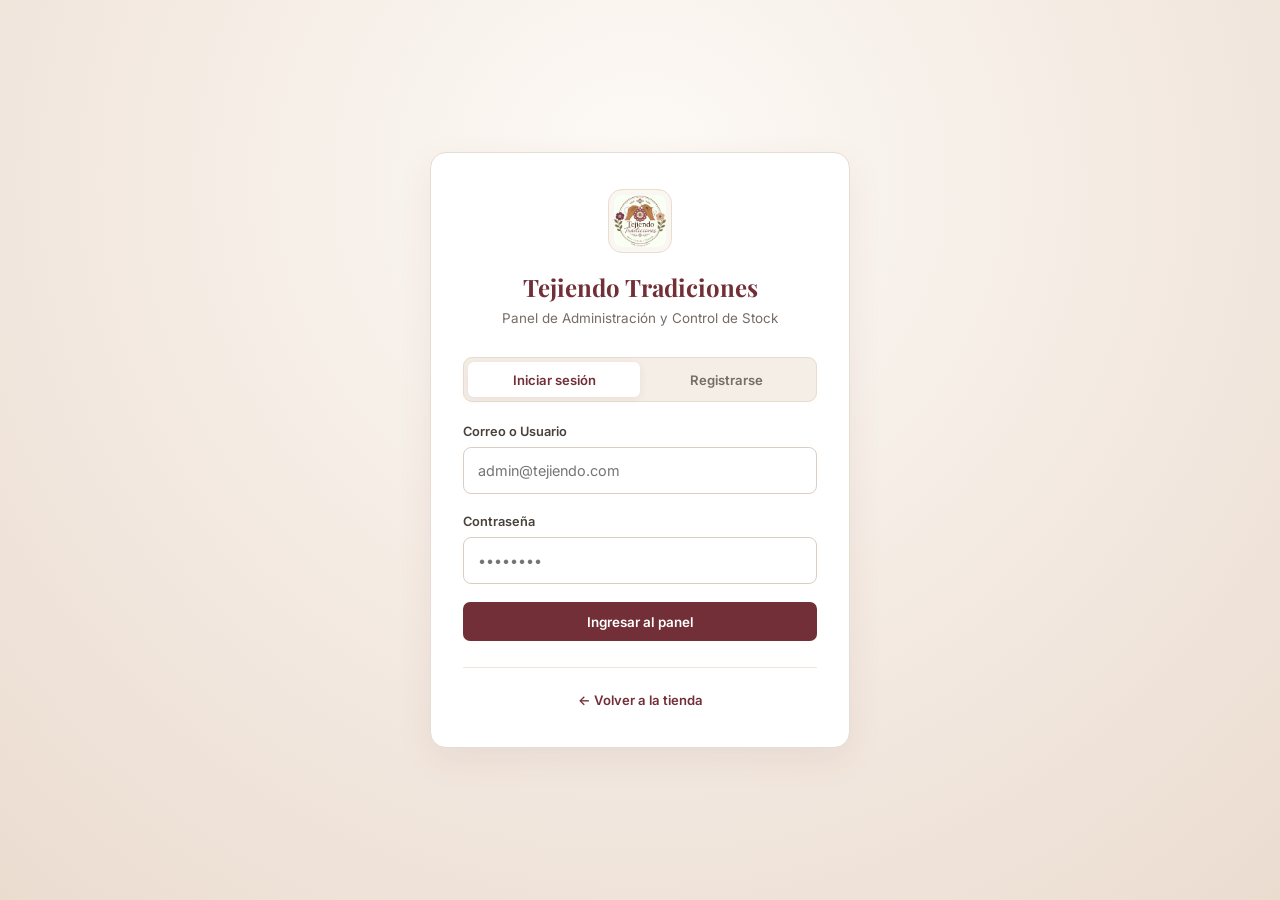
==== admin.html @ eb836dff "Panel admin con Supabase y Vercel" ====
<!DOCTYPE html>
<html lang="es">
<head>
  <meta charset="UTF-8">
  <meta name="viewport" content="width=device-width, initial-scale=1.0">
  <title>Admin · Tejiendo Tradiciones</title>
  <link rel="stylesheet" href="styles.css">
  <link rel="preconnect" href="https://fonts.googleapis.com">
  <link rel="preconnect" href="https://fonts.gstatic.com" crossorigin>
  <link href="https://fonts.googleapis.com/css2?family=Playfair+Display:wght@600;700&family=Inter:wght@400;500;600;700&display=swap" rel="stylesheet">
  <link rel="stylesheet" href="admin.css">
</head>
<body class="admin-page">
  <!-- Pantalla de Login -->
  <section id="adminLoginScreen" class="admin-login-screen">
    <div class="admin-login-card">
      <div class="admin-login-brand">
        <img src="images/logo/logo colectivo.png" alt="Logo Tejiendo Tradiciones">
        <h2>Tejiendo Tradiciones</h2>
        <p>Panel de Administración y Control de Stock</p>
      </div>

      <!-- Pestañas de acceso -->
      <div class="auth-tabs">
        <button type="button" class="auth-tab active" id="tabLoginBtn">Iniciar sesión</button>
        <button type="button" class="auth-tab" id="tabRegisterBtn">Registrarse</button>
      </div>

      <!-- Formulario Login -->
      <form id="loginForm" class="admin-login-form">
        <div id="loginError" class="admin-login-error" hidden></div>
        <div class="form-group">
          <label for="loginEmail">Correo o Usuario</label>
          <input type="text" id="loginEmail" placeholder="admin@tejiendo.com" required autocomplete="username">
        </div>
        <div class="form-group">
          <label for="loginPassword">Contraseña</label>
          <input type="password" id="loginPassword" placeholder="••••••••" required autocomplete="current-password">
        </div>
        <button type="submit" class="admin-button full-width" id="loginSubmitBtn">Ingresar al panel</button>
      </form>

      <!-- Formulario Registro -->
      <form id="registerForm" class="admin-login-form" hidden>
        <div id="registerMsg" class="admin-login-error" hidden></div>
        <div class="form-group">
          <label for="regName">Nombre completo</label>
          <input type="text" id="regName" placeholder="Tu nombre" required autocomplete="name">
        </div>
        <div class="form-group">
          <label for="regEmail">Correo electrónico</label>
          <input type="email" id="regEmail" placeholder="nuevo.admin@tejiendo.com" required autocomplete="email">
        </div>
        <div class="form-group">
          <label for="regPassword">Contraseña</label>
          <input type="password" id="regPassword" placeholder="Mínimo 6 caracteres" minlength="6" required autocomplete="new-password">
        </div>
        <div class="form-group">
          <label for="regConfirmPassword">Confirmar contraseña</label>
          <input type="password" id="regConfirmPassword" placeholder="Repite tu contraseña" minlength="6" required autocomplete="new-password">
        </div>
        <button type="submit" class="admin-button full-width" id="registerSubmitBtn">Crear cuenta de admin</button>
      </form>

      <div class="admin-login-footer">
        <a class="admin-link" href="index.html">← Volver a la tienda</a>
      </div>
    </div>
  </section>

  <!-- Panel de Control Principal (Protegido por login) -->
  <main class="admin-shell" id="adminDashboard" hidden>
    <header class="admin-topbar">
      <div class="admin-brand">
        <img src="images/logo/logo colectivo.png" alt="Logo Tejiendo Tradiciones">
        <span>Tejiendo Tradiciones · Admin</span>
      </div>
      <div class="admin-topbar-actions">
        <a class="admin-link" href="index.html">Ver tienda</a>
        <button class="admin-button secondary small" id="adminLogoutBtn" type="button">Cerrar sesión</button>
      </div>
    </header>

    <section class="admin-heading">
      <span class="admin-kicker">Panel de administración</span>
      <h1>Control del Inventario</h1>
      <p>Administración de productos, disponibilidad y existencias.</p>
    </section>

    <section class="admin-stats" aria-label="Resumen del inventario">
      <div class="admin-stat"><span>Productos</span><strong id="totalProducts">0</strong></div>
      <div class="admin-stat"><span>Disponibles</span><strong id="availableProducts">0</strong></div>
      <div class="admin-stat"><span>Unidades en stock</span><strong id="totalStock">0</strong></div>
      <div class="admin-stat alert"><span>Por reponer</span><strong id="lowStock">0</strong></div>
    </section>

    <section class="admin-toolbar" aria-label="Herramientas de productos">
      <input class="admin-search" id="productSearch" type="search" placeholder="Buscar por nombre o código...">
      <select id="categoryFilter" aria-label="Filtrar por categoría">
        <option value="Todos">Todas las categorías</option>
        <option>Aretes</option>
        <option>Blusa</option>
        <option>Cenefa</option>
      </select>
      <button class="admin-button" id="newProduct" type="button">＋ Nuevo producto</button>
    </section>

    <form class="admin-card admin-form" id="productForm" hidden>
      <div class="admin-form-title">
        <h2 id="formTitle">Nuevo producto</h2>
        <button class="admin-button secondary" id="cancelForm" type="button">Cancelar</button>
      </div>
      <input id="editId" type="hidden">
      <label>Nombre<input id="name" required></label>
      <label>Código<input id="code" placeholder="AR-013" required></label>
      <label>Categoría
        <select id="category">
          <option>Aretes</option>
          <option>Blusa</option>
          <option>Cenefa</option>
        </select>
      </label>
      <label>Precio (MXN)<input id="price" type="number" min="0" required></label>
      <label>Stock inicial<input id="stock" type="number" min="0" required></label>
      <div style="grid-column: 1 / -1; display: flex; flex-direction: column; gap: 0.35rem;">
        <label for="imageFile" style="font-weight: 600; font-size: 0.78rem; color: #5f574f;">Foto del producto (Seleccionar imagen)</label>
        <input id="imageFile" type="file" accept="image/*">
        <input id="image" type="hidden">
        <div id="imagePreviewContainer" style="display: none; align-items: center; gap: 0.75rem; margin-top: 0.4rem;">
          <img id="imagePreview" src="" alt="Vista previa" style="width: 60px; height: 60px; object-fit: cover; border-radius: 8px; border: 1px solid #d8cbb9;">
          <span style="font-size: 0.78rem; color: var(--admin-muted);">Foto actual o seleccionada</span>
        </div>
      </div>
      <label class="admin-wide">Descripción<textarea id="description" rows="2" required></textarea></label>
      <button class="admin-button" type="submit" id="saveProductBtn" style="grid-column: 1 / -1;">Guardar producto</button>
    </form>

    <section class="admin-card admin-table-wrap">
      <table class="admin-table">
        <thead>
          <tr>
            <th>Producto</th>
            <th>Categoría</th>
            <th>Precio</th>
            <th>Inventario</th>
            <th>Estado</th>
            <th>Acciones</th>
          </tr>
        </thead>
        <tbody id="productRows"></tbody>
      </table>
      <div class="admin-empty" id="emptyState" hidden>No hay productos que coincidan con la búsqueda.</div>
    </section>
  </main>

  <!-- Supabase SDK y Cliente -->
  <script src="https://cdn.jsdelivr.net/npm/@supabase/supabase-js@2"></script>
  <script src="supabaseClient.js"></script>
  <script src="admin.js" defer></script>
</body>
</html>
---- styles.css ----
* {
      margin: 0;
      padding: 0;
      box-sizing: border-box;
    }
    body {
      font-family: 'Inter', sans-serif;
      background-color: #FDFBF7;
      color: #2C2C2C;
      line-height: 1.5;
      scroll-behavior: smooth;
    }
    h1, h2, h3, h4, .title-font {
      font-family: 'Playfair Display', serif;
      font-weight: 600;
    }
    .container {
      max-width: 1440px;
      margin: 0 auto;
      padding: 0 1.5rem;
    }
    /* paleta */
    :root {
      --vino: #722F37;
      --beige: #F5F5DC;
      --oliva: #556B2F;
      --blanco: #FFFFFF;
      --sombra: rgba(114, 47, 55, 0.08);
    }
    .bg-vino { background-color: var(--vino); }
    .text-vino { color: var(--vino); }
    .bg-oliva { background-color: var(--oliva); }
    .text-oliva { color: var(--oliva); }
    .border-vino { border-color: var(--vino); }

    /* botones */
    .btn-primary {
      background-color: var(--vino);
      color: white;
      border: none;
      padding: 0.75rem 2rem;
      font-weight: 500;
      border-radius: 40px;
      transition: all 0.2s ease;
      cursor: pointer;
      font-family: 'Inter', sans-serif;
      box-shadow: 0 4px 10px rgba(114,47,55,0.2);
    }
    .btn-primary:hover {
      background-color: #5a1f28;
      transform: scale(1.02);
      box-shadow: 0 6px 14px rgba(114,47,55,0.3);
    }
    .btn-outline-vino {
      background: transparent;
      border: 1.5px solid var(--vino);
      color: var(--vino);
      padding: 0.4rem 1rem;
      border-radius: 40px;
      font-weight: 500;
      transition: all 0.15s;
      cursor: pointer;
      font-family: 'Inter', sans-serif;
    }
    .btn-outline-vino:hover {
      background: var(--vino);
      color: white;
    }
    .btn-outline-oliva {
      background: transparent;
      border: 1.5px solid var(--oliva);
      color: var(--oliva);
      padding: 0.4rem 1rem;
      border-radius: 40px;
      font-weight: 500;
      transition: all 0.15s;
      cursor: pointer;
    }
    .btn-outline-oliva:hover {
      background: var(--oliva);
      color: white;
    }

    /* hero */
    .hero {
      background: linear-gradient(145deg, rgba(245,245,220,0.7) 0%, rgba(255,255,255,0.5) 100%), 
                  url('data:image/svg+xml;utf8,<svg xmlns="http://www.w3.org/2000/svg" viewBox="0 0 400 200" width="400" height="200"><path d="M60 80 Q90 40 120 80 T180 80 T240 80 T300 80 T360 80 L360 180 L60 180 Z" fill="%23722F3710"/><circle cx="100" cy="120" r="16" fill="%23556B2F15"/><circle cx="280" cy="110" r="20" fill="%23722F3710"/><circle cx="190" cy="150" r="12" fill="%23556B2F10"/><path d="M30 160 Q70 130 110 160 T190 160 T270 160 T350 160" stroke="%23722F3720" fill="none"/></svg>') repeat;
      background-size: 300px 200px;
      padding: 4rem 1rem 5rem;
      text-align: center;
      position: relative;
    }
    .hero h1 {
      font-size: 3rem;
      letter-spacing: -0.5px;
      color: var(--vino);
      text-shadow: 2px 2px 0 rgba(255,255,240,0.7);
    }
    .hero .sub {
      font-size: 1.3rem;
      color: var(--oliva);
      font-family: 'Playfair Display', serif;
      font-style: italic;
      margin-top: 0.25rem;
    }
    .hero .frases {
      display: flex;
      flex-wrap: wrap;
      justify-content: center;
      gap: 1.5rem 2rem;
      margin: 2rem 0 2rem;
      font-size: 1.1rem;
      font-weight: 400;
      color: #2C2C2C;
      background: rgba(255,255,240,0.6);
      padding: 1.2rem 1.5rem;
      border-radius: 60px;
      backdrop-filter: blur(3px);
    }
    .hero .frases span {
      border-right: 1px solid var(--vino);
      padding-right: 2rem;
    }
    .hero .frases span:last-child { border-right: none; }

    @media (min-width: 641px) and (max-width: 1100px) {
      .hero .frases {
        flex-wrap: nowrap;
        gap: 0.75rem;
        padding: 1rem;
        font-size: 0.9rem;
      }
      .hero .frases span {
        flex: 1 1 0;
        padding-right: 0.75rem;
        text-align: center;
      }
    }

    /* navbar sticky */
    .navbar {
      position: sticky;
      top: 0;
      z-index: 50;
      background: rgba(253,251,247,0.95);
      backdrop-filter: blur(10px);
      padding: 0.8rem 0;
      border-bottom: 2px solid var(--beige);
      box-shadow: 0 4px 12px rgba(0,0,0,0.05);
    }
    .navbar .container {
      display: flex;
      align-items: center;
      justify-content: space-between;
      gap: 1.5rem;
      flex-wrap: wrap;
    }
    .navbar .logo {
      font-family: 'Playfair Display', serif;
      font-size: 1.4rem;
      font-weight: 600;
      color: var(--vino);
      white-space: nowrap;
      display: flex;
      align-items: center;
      gap: 0.75rem;
    }
    .navbar .logo img {
      width: 42px;
      height: 42px;
      object-fit: contain;
      border-radius: 12px;
      background: rgba(255,255,255,0.7);
      padding: 4px;
    }
    .navbar .logo span {
      display: inline-block;
    }
    .navbar .search-bar {
      flex: 1;
      min-width: 180px;
      display: flex;
      gap: 0.5rem;
      position: relative;
    }
    .navbar input {
      flex: 1;
      padding: 0.5rem 1rem;
      border: 1.5px solid var(--beige);
      border-radius: 30px;
      font-family: 'Inter', sans-serif;
      background: white;
      transition: 0.2s;
    }
    .navbar input:focus {
      outline: none;
      border-color: var(--vino);
      box-shadow: 0 0 0 3px rgba(114,47,55,0.1);
    }
    .navbar .search-btn {
      padding: 0.5rem 1rem;
      background: var(--vino);
      color: white;
      border: none;
      border-radius: 30px;
      cursor: pointer;
      font-weight: 500;
      transition: 0.2s;
    }
    .navbar .search-btn:hover { background: #5a1f28; }
    .search-suggestions {
      position: absolute;
      top: calc(100% + 0.35rem);
      left: 0;
      right: 3.8rem;
      display: none;
      background: white;
      border: 1px solid #e5ddd1;
      border-radius: 10px;
      box-shadow: 0 10px 24px rgba(0,0,0,0.12);
      overflow: hidden;
      z-index: 80;
    }
    .search-suggestions.open { display: block; }
    .search-suggestion {
      display: flex;
      justify-content: space-between;
      gap: 0.75rem;
      width: 100%;
      border: 0;
      border-bottom: 1px solid #f0ebe2;
      background: white;
      padding: 0.65rem 0.8rem;
      text-align: left;
      cursor: pointer;
      font-family: 'Inter', sans-serif;
      color: #333;
    }
    .search-suggestion:last-child { border-bottom: 0; }
    .search-suggestion:hover { background: #faf5ee; color: var(--vino); }
    .search-suggestion small { color: #888; }
    .navbar .icons {
      display: flex;
      gap: 0.8rem;
      align-items: center;
    }
    .navbar .icon-btn {
      background: transparent;
      border: 1.5px solid var(--beige);
      padding: 0.4rem 0.8rem;
      border-radius: 30px;
      cursor: pointer;
      font-size: 1.1rem;
      transition: 0.2s;
      position: relative;
    }
    .navbar .icon-btn:hover {
      background: var(--beige);
      border-color: var(--vino);
    }
    .navbar .badge {
      position: absolute;
      top: -8px;
      right: -8px;
      background: #d64545;
      color: white;
      width: 22px;
      height: 22px;
      border-radius: 50%;
      display: flex;
      align-items: center;
      justify-content: center;
      font-size: 0.7rem;
      font-weight: 600;
    }

    /* presentación */
    .presentacion {
      display: flex;
      flex-wrap: wrap;
      align-items: center;
      gap: 2.5rem;
      padding: 3rem 0;
      background: var(--beige);
      border-radius: 40px 40px 0 0;
      margin-top: -1rem;
    }
    .presentacion .texto {
      flex: 2;
      min-width: 280px;
    }
    .presentacion .texto h2 {
      color: var(--vino);
      font-size: 2rem;
      margin-bottom: 0.75rem;
    }
    .presentacion .texto p {
      font-size: 1.05rem;
      color: #2C2C2C;
      max-width: 700px;
    }
    .presentacion .img-deco {
      flex: 1;
      min-width: 160px;
      background: linear-gradient(135deg, #ead7bf, #f4e6d3);
      border-radius: 60px 20px 60px 20px;
      padding: 1.25rem;
      text-align: center;
      box-shadow: 0 8px 20px rgba(0,0,0,0.04);
      background-image: radial-gradient(circle at 20% 30%, rgba(255,255,255,0.4) 1px, transparent 1px),
                        radial-gradient(circle at 80% 70%, rgba(114,47,55,0.08) 2px, transparent 2px);
      background-size: 30px 30px;
    }
    .img-deco-grid {
      display: grid;
      grid-template-columns: repeat(3, minmax(0, 1fr));
      gap: 0.8rem;
      margin-bottom: 0.8rem;
    }
    .img-deco-grid img {
      width: 100%;
      aspect-ratio: 1/1;
      object-fit: cover;
      border-radius: 18px;
      border: 3px solid rgba(255,255,255,0.8);
      box-shadow: 0 8px 18px rgba(0,0,0,0.08);
    }
    .img-deco span {
      display: block;
      font-size: 0.82rem;
      letter-spacing: 0.06em;
      text-transform: uppercase;
      color: #5a4a38;
      font-weight: 600;
      background: rgba(255,255,255,0.5);
      padding: 0.5rem 0.8rem;
      border-radius: 50px;
      box-shadow: 0 4px 8px rgba(0,0,0,0.02);
    }

    /* filtros sticky */
    .filtros-sticky {
      position: sticky;
      top: 75px;
      z-index: 40;
      background: rgba(255, 253, 247, 0.92);
      backdrop-filter: blur(6px);
      padding: 1rem 0;
      border-bottom: 1px solid #e3d9cc;
      margin: 0 0 2rem 0;
      display: flex;
      flex-wrap: wrap;
      align-items: center;
      justify-content: space-between;
      gap: 1rem;
    }
    .filtros-container {
      display: flex;
      flex-wrap: wrap;
      gap: 1rem;
      align-items: center;
      flex: 1;
    }
    .filtros-botones {
      display: flex;
      flex-wrap: wrap;
      gap: 0.5rem;
    }
    .filtros-botones button {
      background: transparent;
      border: 1px solid #d6cbbc;
      padding: 0.4rem 1.2rem;
      border-radius: 40px;
      font-family: 'Inter', sans-serif;
      font-weight: 500;
      color: #3a3a3a;
      transition: 0.1s;
      cursor: pointer;
    }
    .filtros-botones button.active {
      background: var(--vino);
      color: white;
      border-color: var(--vino);
    }
    .filtros-botones button:hover:not(.active) {
      background: #ece3d8;
    }
    .filtros-select {
      padding: 0.4rem 1rem;
      border-radius: 40px;
      border: 1px solid #d6cbbc;
      background: white;
      font-family: 'Inter', sans-serif;
      font-weight: 400;
      cursor: pointer;
      transition: 0.2s;
    }
    .filtros-select:focus {
      outline: none;
      border-color: var(--vino);
    }
    .filtro-limpiar {
      background: transparent;
      border: 1px dashed #d6cbbc;
      padding: 0.4rem 1rem;
      border-radius: 40px;
      color: #666;
      font-family: 'Inter', sans-serif;
      font-weight: 500;
      cursor: pointer;
      transition: 0.2s;
    }
    .filtro-limpiar:hover {
      border-color: var(--vino);
      color: var(--vino);
      background: rgba(114,47,55,0.05);
    }

    /* grid */
    .grid-productos {
      display: grid;
      grid-template-columns: repeat(4, minmax(0, 1fr));
      gap: 1rem;
      margin: 1.25rem 0 4rem;
    }
    .grid-productos .card {
      border-radius: 8px;
      padding: 0.7rem 0.7rem 0.9rem;
      box-shadow: 0 2px 8px rgba(0,0,0,0.06);
      border-color: #e5e5e5;
    }
    .grid-productos .card::before {
      display: none;
    }
    .grid-productos .card:hover {
      transform: translateY(-3px);
      box-shadow: 0 8px 18px rgba(114,47,55,0.13);
    }
    .grid-productos .card .img-container,
    .grid-productos .card .img-placeholder {
      aspect-ratio: 1 / 1.08;
      border-radius: 6px;
      margin-bottom: 0.55rem;
    }
    .grid-productos .card .badge-producto {
      top: 0.85rem;
      right: 0.85rem;
      border-radius: 4px;
      padding: 0.25rem 0.45rem;
      font-size: 0.62rem;
    }
    .favorite-btn {
      position: absolute;
      top: 0.8rem;
      left: 0.8rem;
      z-index: 4;
      width: 30px;
      height: 30px;
      border: 0;
      border-radius: 50%;
      background: rgba(255,255,255,0.92);
      color: #777;
      font-size: 1.15rem;
      line-height: 1;
      cursor: pointer;
      box-shadow: 0 2px 7px rgba(0,0,0,0.12);
    }
    .favorite-btn.active { color: #c0394b; }
    .favorite-btn:hover { transform: scale(1.08); }
    .grid-productos .card .nombre {
      font-family: 'Inter', sans-serif;
      font-size: 0.88rem;
      line-height: 1.3;
      font-weight: 500;
      color: #333;
      display: -webkit-box;
      line-clamp: 2;
      -webkit-line-clamp: 2;
      -webkit-box-orient: vertical;
      overflow: hidden;
      min-height: 2.3em;
    }
    .grid-productos .card .codigo-precio {
      background: transparent;
      border: 0;
      padding: 0;
      margin: 0.25rem 0 0.1rem;
      color: #222;
      font-size: 1.18rem;
      font-weight: 600;
    }
    .grid-productos .card .artesana,
    .grid-productos .card .categoria,
    .grid-productos .card .medidas {
      font-size: 0.72rem;
    }
    .grid-productos .card .desc {
      font-size: 0.76rem;
      color: #666;
      line-height: 1.35;
      display: -webkit-box;
      line-clamp: 2;
      -webkit-line-clamp: 2;
      -webkit-box-orient: vertical;
      overflow: hidden;
      margin: 0.25rem 0 0.45rem;
    }
    .grid-productos .card .btn-agregar {
      border-radius: 5px;
      padding: 0.52rem 0;
      font-size: 0.78rem;
      margin-top: 0.35rem;
    }
    .grid-productos .card .btn-ver-detalle {
      border: 0;
      font-size: 0.74rem;
      padding: 0.25rem 0;
      margin-top: 0.15rem;
    }
    @media (max-width: 980px) {
      .grid-productos { grid-template-columns: repeat(3, minmax(0, 1fr)); }
      .navbar .container {
        justify-content: center;
      }
      .navbar .logo {
        width: 100%;
        justify-content: center;
      }
      .navbar .search-bar {
        width: 100%;
        order: 3;
      }
      .hero h1 { font-size: 2.5rem; }
      .filtros-sticky {
        top: 85px;
      }
      .presentacion {
        padding: 2rem 1rem;
      }
    }
    @media (max-width: 640px) {
      .container {
        padding: 0 0.9rem;
      }
      .navbar .container {
        gap: 0.75rem;
      }
      .navbar .logo {
        font-size: 1.05rem;
      }
      .navbar .logo img {
        width: 32px;
        height: 32px;
      }
      .navbar .search-bar {
        gap: 0.35rem;
      }
      .navbar input {
        padding: 0.5rem 0.8rem;
      }
      .navbar .search-btn {
        padding: 0.5rem 0.8rem;
      }
      .hero {
        padding: 2.5rem 0.75rem 3rem;
      }
      .hero h1 {
        font-size: 2rem;
      }
      .grid-productos {
        grid-template-columns: repeat(2, minmax(0, 1fr));
        gap: 0.65rem;
        margin-top: 1rem;
      }
      .grid-productos .card {
        padding: 0.5rem 0.5rem 0.7rem;
      }
      .grid-productos .card .nombre {
        font-size: 0.78rem;
      }
      .grid-productos .card .codigo-precio {
        font-size: 1rem;
      }
      .grid-productos .card .artesana,
      .grid-productos .card .desc,
      .grid-productos .card .medidas {
        display: none;
      }
      .hero .sub {
        font-size: 1.05rem;
      }
      .hero .frases {
        border-radius: 20px;
        gap: 0.6rem;
        padding: 0.9rem 1rem;
        font-size: 0.95rem;
      }
      .hero .frases span {
        border-right: none;
        border-bottom: 1px solid var(--vino);
        padding-right: 0;
        padding-bottom: 0.5rem;
        width: 100%;
      }
      .hero .frases span:last-child {
        border-bottom: none;
        padding-bottom: 0;
      }
      .presentacion {
        flex-direction: column;
        text-align: center;
      }
      .presentacion .texto h2 {
        font-size: 1.6rem;
      }
      .filtros-sticky {
        position: static;
        padding: 0.8rem 0;
      }
      .filtros-container {
        width: 100%;
      }
      .filtros-botones {
        width: 100%;
      }
      .filtros-botones button {
        flex: 1 1 calc(50% - 0.5rem);
        min-width: 0;
      }
      .filtros-select {
        width: 100%;
      }
      .grid-productos {
        grid-template-columns: repeat(2, minmax(0, 1fr));
      }
      .card .btn-agregar,
      .card .btn-ver-detalle {
        width: 100%;
      }
      .cart-sidebar {
        width: 100vw;
        right: -100vw;
      }
      .modal-content {
        padding: 1rem;
      }
      .modal-header {
        flex-direction: column;
        gap: 1rem;
      }
      .modal-img {
        width: 100%;
        max-width: 190px;
        height: 190px;
        margin: 0 auto;
      }
      .modal-botones {
        flex-direction: column;
      }
      footer .container {
        flex-direction: column;
        align-items: flex-start;
      }
    }
    .card {
      background: white;
      border-radius: 28px;
      padding: 1.2rem 1.2rem 1.5rem;
      box-shadow: 0 6px 18px rgba(0,0,0,0.02);
      transition: all 0.25s ease;
      border: 1px solid #f0ebe2;
      display: flex;
      flex-direction: column;
      animation: fadeIn 0.4s ease;
      position: relative;
      cursor: pointer;
      overflow: hidden;
    }
    .card::before {
      content: "";
      position: absolute;
      inset: 0 auto auto 0;
      width: 100%;
      height: 5px;
      background: linear-gradient(90deg, var(--vino), var(--oliva));
      opacity: 0.9;
    }
    .card:hover {
      transform: translateY(-8px);
      box-shadow: 0 20px 30px -12px rgba(114,47,55,0.15);
      border-color: #ddd0c0;
    }
    .card .badge-producto {
      position: absolute;
      top: 1rem;
      right: 1rem;
      background: var(--vino);
      color: white;
      padding: 0.3rem 0.8rem;
      border-radius: 30px;
      font-size: 0.7rem;
      font-weight: 600;
      text-transform: uppercase;
      z-index: 10;
      letter-spacing: 0.06em;
      box-shadow: 0 8px 20px rgba(114,47,55,0.17);
    }
    .card .badge-producto.popular {
      background: var(--oliva);
    }
    .card .badge-producto.nuevo {
      background: #d97a4a;
    }
    .card .img-placeholder {
      width: 100%;
      aspect-ratio: 1/1;
      border-radius: 20px;
      background: #ece3d8;
      display: flex;
      align-items: center;
      justify-content: center;
      font-size: 2.8rem;
      font-weight: 300;
      color: #4d3f33;
      margin-bottom: 0.75rem;
      transition: transform 0.2s;
      background-image: radial-gradient(circle at 10% 20%, rgba(255,255,240,0.4) 1px, transparent 1px);
      background-size: 20px 20px;
    }
    .card .img-container {
      position: relative;
      width: 100%;
      aspect-ratio: 1/1;
      border-radius: 20px;
      overflow: hidden;
      margin-bottom: 0.75rem;
    }
    .card .img-producto {
      width: 100%;
      height: 100%;
      object-fit: cover;
      border-radius: 20px;
      transition: transform 0.2s ease;
    }
    .card:hover .img-producto {
      transform: scale(1.05);
    }
    .card:hover .img-placeholder {
      transform: scale(1.02);
    }
    .card .nombre {
      font-family: 'Playfair Display', serif;
      font-size: 1.2rem;
      font-weight: 600;
      color: var(--vino);
    }
    .card .codigo-precio {
      display: inline-block;
      background: var(--beige);
      padding: 0.15rem 0.8rem;
      border-radius: 40px;
      font-size: 0.85rem;
      font-weight: 500;
      color: var(--oliva);
      border: 1px solid #dacbb4;
      margin: 0.4rem 0 0.2rem;
      align-self: flex-start;
    }
    .card .artesana {
      font-size: 0.9rem;
      color: #4b3f33;
      margin: 0.2rem 0;
    }
    .card .categoria {
      font-size: 0.7rem;
      text-transform: uppercase;
      letter-spacing: 0.5px;
      color: var(--oliva);
      background: rgba(85,107,47,0.1);
      padding: 0.1rem 0.8rem;
      border-radius: 30px;
      align-self: flex-start;
    }
    .card .desc {
      font-size: 0.9rem;
      color: #3f3a34;
      margin: 0.4rem 0 0.6rem;
      flex: 1;
    }
    .card .medidas {
      font-size: 0.8rem;
      background: #f6f1ea;
      padding: 0.2rem 0.8rem;
      border-radius: 30px;
      align-self: flex-start;
      margin: 0.2rem 0 0.6rem;
    }
    .card .btn-agregar {
      background: var(--oliva);
      color: white;
      border: none;
      padding: 0.6rem 0;
      border-radius: 60px;
      font-weight: 500;
      margin-top: 0.5rem;
      transition: 0.2s;
      cursor: pointer;
      font-family: 'Inter', sans-serif;
    }
    .card .btn-agregar:hover {
      background: #3f5523;
    }
    .card .btn-ver-detalle {
      background: transparent;
      color: var(--vino);
      border: 1px solid var(--vino);
      padding: 0.4rem 0;
      border-radius: 30px;
      font-weight: 500;
      margin-top: 0.3rem;
      transition: 0.2s;
      cursor: pointer;
      font-family: 'Inter', sans-serif;
      font-size: 0.85rem;
    }
    .card .btn-ver-detalle:hover {
      background: rgba(114,47,55,0.05);
    }
    .card .compartir-btn {
      background: transparent;
      border: none;
      color: #999;
      cursor: pointer;
      font-size: 1rem;
      padding: 0.3rem;
      transition: 0.2s;
      margin-top: 0.3rem;
    }
    .card .compartir-btn:hover {
      color: var(--vino);
    }

    /* carrito sidebar */
    .cart-sidebar {
      position: fixed;
      top: 0;
      right: -420px;
      width: 380px;
      max-width: 90vw;
      height: 100vh;
      background: #fcf9f4;
      box-shadow: -10px 0 40px rgba(0,0,0,0.08);
      padding: 2rem 1.5rem;
      transition: right 0.35s cubic-bezier(0.2, 0.9, 0.3, 1);
      z-index: 1000;
      overflow-y: auto;
      border-left: 2px solid var(--beige);
    }
    .cart-sidebar.open { right: 0; }
    .cart-sidebar h2 {
      color: var(--vino);
      border-bottom: 2px solid var(--beige);
      padding-bottom: 0.5rem;
    }
    .cart-item {
      display: flex;
      justify-content: space-between;
      align-items: center;
      padding: 0.8rem 0;
      border-bottom: 1px dashed #ddd0c0;
      font-size: 0.95rem;
      gap: 0.5rem;
    }
    .cart-item-info {
      flex: 1;
    }
    .cart-item-image {
      width: 54px;
      height: 54px;
      flex-shrink: 0;
      object-fit: cover;
      border-radius: 8px;
      background: #eee5d8;
      border: 1px solid #e3d9cc;
    }
    .cliente-form {
      display: none;
      margin-top: 1rem;
      padding: 1rem;
      border: 1px solid #e3d9cc;
      border-radius: 12px;
      background: white;
    }
    .cliente-form h3 {
      color: var(--vino);
      font-family: 'Playfair Display', serif;
      margin-bottom: 0.75rem;
    }
    .cliente-form label {
      display: block;
      margin: 0.55rem 0 0.2rem;
      font-size: 0.78rem;
      font-weight: 600;
      color: #4b3f33;
    }
    .cliente-form input,
    .cliente-form textarea {
      width: 100%;
      border: 1px solid #d6cbbc;
      border-radius: 7px;
      padding: 0.55rem 0.65rem;
      font: inherit;
      font-size: 0.82rem;
      resize: vertical;
    }
    .cliente-form input:focus,
    .cliente-form textarea:focus {
      outline: 2px solid rgba(114,47,55,0.15);
      border-color: var(--vino);
    }
    .cart-item-controls {
      display: flex;
      align-items: center;
      gap: 0.4rem;
    }
    .cart-item-controls button {
      background: var(--beige);
      border: 1px solid #d6cbbc;
      width: 24px;
      height: 24px;
      border-radius: 50%;
      cursor: pointer;
      font-weight: 600;
      transition: 0.2s;
      font-size: 0.8rem;
    }
    .cart-item-controls button:hover {
      background: var(--vino);
      color: white;
      border-color: var(--vino);
    }
    .cart-item-cantidad {
      width: 28px;
      text-align: center;
      font-weight: 600;
    }
    .cart-item-remove {
      background: transparent !important;
      border: none !important;
      color: #999 !important;
      font-size: 1.1rem !important;
      width: auto !important;
      height: auto !important;
      padding: 0.2rem !important;
    }
    .cart-item-remove:hover {
      color: #d64545 !important;
      background: transparent !important;
    }
    .cart-total {
      margin-top: 1.5rem;
      font-weight: 600;
      font-size: 1.2rem;
      color: var(--vino);
    }
    .cart-msg {
      background: var(--beige);
      padding: 1rem;
      border-radius: 24px;
      font-size: 0.9rem;
      margin: 1.5rem 0;
      color: #2C2C2C;
      border-left: 6px solid var(--oliva);
    }
    .cart-vacio {
      text-align: center;
      padding: 2rem 1rem;
      color: #999;
      font-style: italic;
    }
    .cart-botones {
      display: flex;
      flex-direction: column;
      gap: 0.8rem;
      margin-top: 1rem;
    }
    .btn-vaciar-carrito {
      background: #f5e6e6;
      color: var(--vino);
      border: 1px solid #e8ccc9;
      padding: 0.6rem;
      border-radius: 30px;
      font-weight: 500;
      cursor: pointer;
      font-family: 'Inter', sans-serif;
      transition: 0.2s;
    }
    .btn-vaciar-carrito:hover {
      background: #e8ccc9;
    }
    .btn-whatsapp {
      background: #25d366;
      color: white;
      border: none;
      padding: 0.8rem;
      border-radius: 30px;
      font-weight: 600;
      cursor: pointer;
      font-family: 'Inter', sans-serif;
      transition: 0.2s;
      display: flex;
      align-items: center;
      justify-content: center;
      gap: 0.5rem;
    }
    .btn-whatsapp:hover {
      background: #1eac54;
    }
    .cart-close {
      background: none;
      border: none;
      font-size: 2rem;
      float: right;
      cursor: pointer;
      color: var(--vino);
    }

    /* artesanas grid */
    .grid-artesanas {
      display: grid;
      grid-template-columns: repeat(auto-fill, minmax(160px,1fr));
      gap: 1.8rem;
      margin: 2rem 0 3rem;
    }
    .perfil-artesana {
      background: white;
      border-radius: 60px 20px 60px 20px;
      padding: 1.2rem 0.8rem;
      text-align: center;
      box-shadow: 0 4px 12px rgba(0,0,0,0.02);
      border: 1px solid #f0ebe2;
    }
    .perfil-artesana .nombre {
      font-family: 'Playfair Display', serif;
      color: var(--vino);
      font-weight: 600;
    }
    .perfil-artesana .frase {
      font-size: 0.8rem;
      color: #4f453a;
      font-style: italic;
    }

    footer {
      background: linear-gradient(135deg, var(--vino), #5b232b);
      color: #f5ede4;
      padding: 2.5rem 1.5rem;
      border-radius: 40px 40px 0 0;
      margin-top: 2rem;
    }
    footer .container {
      display: flex;
      flex-wrap: wrap;
      justify-content: space-between;
      align-items: center;
      gap: 1.5rem;
    }
    footer .logo { font-family: 'Playfair Display', serif; font-size: 1.8rem; }
    footer .leyenda { font-style: italic; opacity: 0.8; }

    /* modal */
    .modal {
      display: none;
      position: fixed;
      top: 0;
      left: 0;
      width: 100%;
      height: 100%;
      background: rgba(0,0,0,0.5);
      z-index: 2000;
      justify-content: center;
      align-items: center;
      animation: fadeIn 0.3s ease;
    }
    .modal.open { display: flex; }
    .modal-content {
      background: white;
      border-radius: 28px;
      padding: 2rem;
      max-width: 600px;
      width: 90%;
      max-height: 90vh;
      overflow-y: auto;
      position: relative;
      animation: slideUp 0.3s ease;
      box-shadow: 0 26px 60px rgba(0,0,0,0.18);
    }
    .modal-close {
      position: absolute;
      top: 1.5rem;
      right: 1.5rem;
      background: none;
      border: none;
      font-size: 1.8rem;
      cursor: pointer;
      color: #999;
    }
    .modal-close:hover { color: var(--vino); }
    .modal-header {
      display: flex;
      gap: 2rem;
      margin-bottom: 1.5rem;
      align-items: flex-start;
    }
    .modal-img {
      width: 120px;
      height: 120px;
      border-radius: 20px;
      background: var(--beige);
      display: flex;
      align-items: center;
      justify-content: center;
      font-size: 3rem;
      flex-shrink: 0;
      overflow: hidden;
      border: 1px solid #eadfcf;
    }
    .modal-info h2 {
      color: var(--vino);
      margin-bottom: 0.5rem;
    }
    .modal-info .codigo-precio {
      display: inline-block;
      background: var(--beige);
      padding: 0.3rem 0.8rem;
      border-radius: 30px;
      font-size: 0.9rem;
      font-weight: 600;
      color: var(--oliva);
      margin-bottom: 0.8rem;
    }
    .modal-info .artesana { font-size: 0.95rem; color: #4b3f33; margin-bottom: 0.5rem; }
    .modal-botones {
      display: flex;
      gap: 0.8rem;
      margin-top: 1.5rem;
      flex-wrap: wrap;
    }

    @keyframes fadeIn {
      0% { opacity: 0; transform: translateY(8px); }
      100% { opacity: 1; transform: translateY(0); }
    }
    @keyframes slideUp {
      0% { transform: translateY(20px); opacity: 0; }
      100% { transform: translateY(0); opacity: 1; }
    }
    .fade-in { animation: fadeIn 0.3s ease; }

    .admin-toggle {
      border: 1px solid #d8cbb9;
      background: #fffaf3;
      color: var(--vino);
      border-radius: 20px;
      padding: 0.45rem 0.75rem;
      font: 600 0.78rem 'Inter', sans-serif;
      cursor: pointer;
    }
    .admin-toggle:hover { background: var(--beige); }
    .admin-panel { background: #f2eee8; padding: 3rem 1.5rem 4rem; }
    .admin-panel[hidden] { display: none; }
    .admin-shell { max-width: 1440px; margin: 0 auto; }
    .admin-heading { display: flex; justify-content: space-between; align-items: flex-start; gap: 1rem; margin-bottom: 1.5rem; }
    .admin-kicker { color: var(--oliva); font-size: 0.72rem; font-weight: 700; letter-spacing: 0.1em; text-transform: uppercase; }
    .admin-heading h2 { color: #2d2925; font-size: 2.1rem; margin: 0.25rem 0; }
    .admin-heading p { color: #746b62; }
    .admin-close { border: 0; background: transparent; color: #81776e; font-size: 1.25rem; cursor: pointer; }
    .admin-stats { display: grid; grid-template-columns: repeat(4, 1fr); gap: 1rem; margin-bottom: 1rem; }
    .admin-stat { background: white; border: 1px solid #e5ddd4; border-radius: 10px; padding: 1rem 1.1rem; }
    .admin-stat span { display: block; color: #81776e; font-size: 0.78rem; }
    .admin-stat strong { display: block; color: var(--vino); font-size: 1.65rem; margin-top: 0.25rem; }
    .admin-stat-alert strong { color: #c27638; }
    .admin-toolbar { display: flex; gap: 0.75rem; align-items: center; margin: 1.25rem 0; }
    .admin-search-wrap { display: flex; align-items: center; gap: 0.4rem; background: white; border: 1px solid #ddd3c8; border-radius: 7px; padding: 0 0.7rem; flex: 1; }
    .admin-search-wrap input, .admin-toolbar select { border: 1px solid #ddd3c8; border-radius: 7px; background: white; padding: 0.7rem; font: inherit; color: #443d37; }
    .admin-search-wrap input { border: 0; outline: 0; width: 100%; padding-left: 0.2rem; }
    .admin-primary { border: 0; border-radius: 7px; background: var(--vino); color: white; padding: 0.7rem 1rem; font: 600 0.85rem 'Inter', sans-serif; cursor: pointer; white-space: nowrap; }
    .admin-primary:hover { background: #5a1f28; }
    .admin-form { display: grid; grid-template-columns: repeat(3, 1fr); gap: 0.8rem; background: white; border: 1px solid #e5ddd4; border-radius: 10px; padding: 1.2rem; margin-bottom: 1rem; }
    .admin-form-heading { grid-column: 1 / -1; display: flex; justify-content: space-between; align-items: center; }
    .admin-form-heading h3 { color: var(--vino); }
    .admin-form-heading button { border: 0; background: transparent; color: #776e66; cursor: pointer; }
    .admin-form label { color: #5f574f; font-size: 0.78rem; font-weight: 600; }
    .admin-form input, .admin-form select, .admin-form textarea { display: block; width: 100%; margin-top: 0.25rem; border: 1px solid #ddd3c8; border-radius: 6px; padding: 0.6rem; font: inherit; font-size: 0.85rem; }
    .admin-form-wide { grid-column: span 2; }
    .admin-form > .admin-primary { align-self: end; }
    .admin-table-wrap { overflow-x: auto; background: white; border: 1px solid #e5ddd4; border-radius: 10px; }
    .admin-table { width: 100%; min-width: 780px; border-collapse: collapse; text-align: left; }
    .admin-table th { background: #faf7f2; color: #81776e; font-size: 0.72rem; text-transform: uppercase; letter-spacing: 0.04em; padding: 0.85rem 1rem; }
    .admin-table td { border-top: 1px solid #eee8e0; padding: 0.8rem 1rem; color: #3e3934; font-size: 0.85rem; }
    .admin-product { display: flex; align-items: center; gap: 0.7rem; font-weight: 600; }
    .admin-product img { width: 42px; height: 42px; border-radius: 6px; object-fit: cover; background: #eee5d8; }
    .stock-control { display: inline-flex; align-items: center; gap: 0.45rem; }
    .stock-control button, .admin-action { border: 1px solid #d8cbb9; background: white; color: var(--vino); border-radius: 5px; cursor: pointer; padding: 0.3rem 0.5rem; }
    .stock-control button:hover, .admin-action:hover { background: var(--beige); }
    .stock-low { color: #bb6b2e; font-weight: 700; }
    .status-pill { display: inline-block; border-radius: 20px; padding: 0.25rem 0.55rem; background: #e6f1dc; color: #4b7029; font-size: 0.72rem; font-weight: 700; }
    .status-pill.off { background: #f5e5e3; color: #a14b4a; }
    .admin-actions { display: flex; gap: 0.35rem; }
    .admin-action.delete { color: #b64f4f; }
    .admin-empty { padding: 2rem; text-align: center; color: #81776e; }
---- admin.css ----
:root {
  --admin-ink: #2d2925;
  --admin-muted: #766d64;
  --admin-line: #e5ddd4;
  --admin-bg: #f4f0ea;
}

/* Regla crítica para garantizar que hidden funcione siempre con display:flex */
[hidden],
.admin-login-screen[hidden],
.admin-login-form[hidden],
.admin-shell[hidden],
.admin-form[hidden] {
  display: none !important;
}

body.admin-page {
  background: var(--admin-bg);
  color: var(--admin-ink);
}

/* Pantalla de Login */
.admin-login-screen {
  min-height: 100vh;
  display: flex;
  align-items: center;
  justify-content: center;
  padding: 1.5rem;
  background: radial-gradient(circle at 50% 20%, #fdfaf6, #ebdcd0);
}

.admin-login-card {
  width: 100%;
  max-width: 420px;
  background: #ffffff;
  border: 1px solid var(--admin-line);
  border-radius: 16px;
  box-shadow: 0 12px 36px rgba(114, 47, 55, 0.08);
  padding: 2.25rem 2rem;
  animation: fadeInAdmin 0.35s ease-out;
}

@keyframes fadeInAdmin {
  from {
    opacity: 0;
    transform: translateY(12px);
  }
  to {
    opacity: 1;
    transform: translateY(0);
  }
}

.admin-login-brand {
  text-align: center;
  margin-bottom: 1.8rem;
}

.admin-login-brand img {
  width: 64px;
  height: 64px;
  object-fit: contain;
  margin-bottom: 0.75rem;
  border-radius: 14px;
  padding: 5px;
  background: #faf6f1;
  border: 1px solid #ebdcd0;
}

.admin-login-brand h2 {
  color: var(--vino);
  font: 700 1.5rem 'Playfair Display', serif;
  margin-bottom: 0.3rem;
}

.admin-login-brand p {
  color: var(--admin-muted);
  font-size: 0.84rem;
}

.admin-login-form {
  display: flex;
  flex-direction: column;
  gap: 1.1rem;
}

.admin-login-form .form-group {
  display: flex;
  flex-direction: column;
  gap: 0.35rem;
  text-align: left;
}

.admin-login-form label {
  color: #49423c;
  font-size: 0.8rem;
  font-weight: 600;
}

.admin-login-form input {
  border: 1px solid #d9cfc3;
  border-radius: 8px;
  background: #fff;
  padding: 0.75rem 0.9rem;
  font: inherit;
  font-size: 0.9rem;
  color: var(--admin-ink);
  transition: border-color 0.2s ease, box-shadow 0.2s ease;
}

.admin-login-form input:focus {
  outline: none;
  border-color: var(--vino);
  box-shadow: 0 0 0 3px rgba(114, 47, 55, 0.12);
}

.auth-tabs {
  display: flex;
  background: #f4eee7;
  border-radius: 9px;
  padding: 4px;
  margin-bottom: 1.25rem;
  border: 1px solid #e7dcce;
}

.auth-tab {
  flex: 1;
  border: 0;
  background: transparent;
  padding: 0.6rem 0.5rem;
  border-radius: 6px;
  font-family: 'Inter', sans-serif;
  font-size: 0.82rem;
  font-weight: 600;
  color: var(--admin-muted);
  cursor: pointer;
  transition: all 0.2s ease;
}

.auth-tab.active {
  background: #ffffff;
  color: var(--vino);
  box-shadow: 0 2px 8px rgba(114, 47, 55, 0.08);
}

.admin-login-error {
  background: #fff0f0;
  border: 1px solid #f5c2c2;
  color: #b33939;
  font-size: 0.82rem;
  border-radius: 7px;
  padding: 0.65rem 0.85rem;
  line-height: 1.4;
  text-align: center;
}

.admin-login-error.success {
  background: #eef7e6;
  border-color: #c9e4b7;
  color: #3b6b23;
}

.admin-login-footer {
  margin-top: 1.6rem;
  text-align: center;
  border-top: 1px solid #eee6dc;
  padding-top: 1.2rem;
}

/* Panel Principal */
.admin-shell {
  max-width: 1440px;
  margin: 0 auto;
  padding: 1.5rem;
}

.admin-topbar {
  display: flex;
  justify-content: space-between;
  align-items: center;
  gap: 1rem;
  margin-bottom: 1.5rem;
}

.admin-brand {
  display: flex;
  align-items: center;
  gap: 0.7rem;
  color: var(--vino);
  font: 700 1.2rem 'Playfair Display', serif;
}

.admin-brand img {
  width: 38px;
  height: 38px;
  object-fit: contain;
  border-radius: 10px;
  background: #fff;
  padding: 3px;
}

.admin-topbar-actions {
  display: flex;
  align-items: center;
  gap: 0.9rem;
}

.admin-link {
  color: var(--vino);
  text-decoration: none;
  font-size: 0.82rem;
  font-weight: 600;
}

.admin-link:hover {
  text-decoration: underline;
}

.admin-heading {
  margin: 2rem 0 1.3rem;
}

.admin-kicker {
  color: var(--oliva);
  font-size: 0.72rem;
  font-weight: 700;
  letter-spacing: 0.12em;
  text-transform: uppercase;
}

.admin-heading h1 {
  margin: 0.25rem 0;
  color: var(--admin-ink);
  font-size: 2.25rem;
}

.admin-heading p {
  color: var(--admin-muted);
}

.admin-stats {
  display: grid;
  grid-template-columns: repeat(4, 1fr);
  gap: 1rem;
  margin-bottom: 1rem;
}

.admin-stat,
.admin-card {
  background: #fff;
  border: 1px solid var(--admin-line);
  border-radius: 10px;
  box-shadow: 0 3px 12px rgba(69, 49, 30, 0.04);
}

.admin-stat {
  padding: 1rem 1.1rem;
}

.admin-stat span {
  display: block;
  color: var(--admin-muted);
  font-size: 0.78rem;
}

.admin-stat strong {
  display: block;
  color: var(--vino);
  font-size: 1.65rem;
  margin-top: 0.25rem;
}

.admin-stat.alert strong {
  color: #c27638;
}

.admin-toolbar {
  display: flex;
  align-items: center;
  gap: 0.75rem;
  margin: 1.25rem 0;
}

.admin-search {
  flex: 1;
  border: 1px solid #d9cfc3;
  border-radius: 7px;
  background: #fff;
  padding: 0.72rem 0.85rem;
  font: inherit;
}

.admin-toolbar select,
.admin-form input,
.admin-form select,
.admin-form textarea {
  border: 1px solid #d9cfc3;
  border-radius: 7px;
  background: #fff;
  padding: 0.7rem;
  font: inherit;
  color: var(--admin-ink);
}

.admin-toolbar select {
  min-width: 160px;
}

.admin-button {
  border: 0;
  border-radius: 7px;
  padding: 0.72rem 1rem;
  background: var(--vino);
  color: #fff;
  font: 600 0.84rem 'Inter', sans-serif;
  cursor: pointer;
  white-space: nowrap;
  transition: background-color 0.2s ease, transform 0.1s ease;
}

.admin-button:hover {
  background: #5a1f28;
}

.admin-button.small {
  padding: 0.45rem 0.85rem;
  font-size: 0.78rem;
}

.admin-button.full-width {
  width: 100%;
}

.admin-button.secondary {
  background: #fff;
  color: var(--vino);
  border: 1px solid #d8cbb9;
}

.admin-button.secondary:hover {
  background: #f7f2ea;
}

.admin-button.danger {
  background: #fff4f1;
  color: #b64f4f;
  border: 1px solid #eccbc4;
}

.admin-form {
  display: grid;
  grid-template-columns: repeat(3, 1fr);
  gap: 0.8rem;
  padding: 1.2rem;
  margin-bottom: 1rem;
}

.admin-form[hidden] {
  display: none;
}

.admin-form-title {
  grid-column: 1 / -1;
  display: flex;
  justify-content: space-between;
  align-items: center;
  color: var(--vino);
}

.admin-form label {
  color: #5f574f;
  font-size: 0.78rem;
  font-weight: 600;
}

.admin-form input,
.admin-form select,
.admin-form textarea {
  display: block;
  width: 100%;
  margin-top: 0.25rem;
  font-size: 0.84rem;
}

.admin-form textarea {
  resize: vertical;
}

.admin-wide {
  grid-column: span 2;
}

.admin-table-wrap {
  overflow-x: auto;
}

.admin-table {
  width: 100%;
  min-width: 850px;
  border-collapse: collapse;
  text-align: left;
}

.admin-table th {
  background: #faf7f2;
  color: #81776e;
  font-size: 0.7rem;
  text-transform: uppercase;
  letter-spacing: 0.05em;
  padding: 0.85rem 1rem;
}

.admin-table td {
  border-top: 1px solid #eee8e0;
  padding: 0.75rem 1rem;
  font-size: 0.84rem;
  vertical-align: middle;
}

.admin-product {
  display: flex;
  align-items: center;
  gap: 0.7rem;
  font-weight: 600;
}

.admin-product img {
  width: 48px;
  height: 48px;
  border-radius: 7px;
  object-fit: cover;
  background: #eee5d8;
}

.admin-code {
  display: block;
  color: #92877d;
  font-size: 0.7rem;
  font-weight: 400;
  margin-top: 0.15rem;
}

.stock-control,
.admin-actions {
  display: flex;
  align-items: center;
  gap: 0.35rem;
}

.stock-control button,
.admin-icon {
  border: 1px solid #d8cbb9;
  background: #fff;
  color: var(--vino);
  border-radius: 5px;
  cursor: pointer;
  padding: 0.3rem 0.5rem;
}

.stock-control button:hover,
.admin-icon:hover {
  background: #f5f0e8;
}

.admin-status {
  display: inline-block;
  padding: 0.25rem 0.5rem;
  border-radius: 20px;
  font-size: 0.7rem;
  font-weight: 600;
  background: #e9f2df;
  color: #4d6b2d;
}

.admin-status.empty {
  background: #fff0e4;
  color: #b7652b;
}

.admin-empty {
  padding: 2rem;
  text-align: center;
  color: var(--admin-muted);
}

@media (max-width: 800px) {
  .admin-stats {
    grid-template-columns: repeat(2, 1fr);
  }

  .admin-toolbar {
    flex-wrap: wrap;
  }

  .admin-search {
    flex-basis: 100%;
  }

  .admin-form {
    grid-template-columns: 1fr 1fr;
  }

  .admin-wide {
    grid-column: 1 / -1;
  }
}

@media (max-width: 520px) {
  .admin-shell {
    padding: 0.9rem;
  }

  .admin-topbar {
    align-items: flex-start;
  }

  .admin-heading h1 {
    font-size: 1.8rem;
  }

  .admin-toolbar > * {
    width: 100%;
  }

  .admin-form {
    grid-template-columns: 1fr;
  }

  .admin-wide {
    grid-column: auto;
  }
}
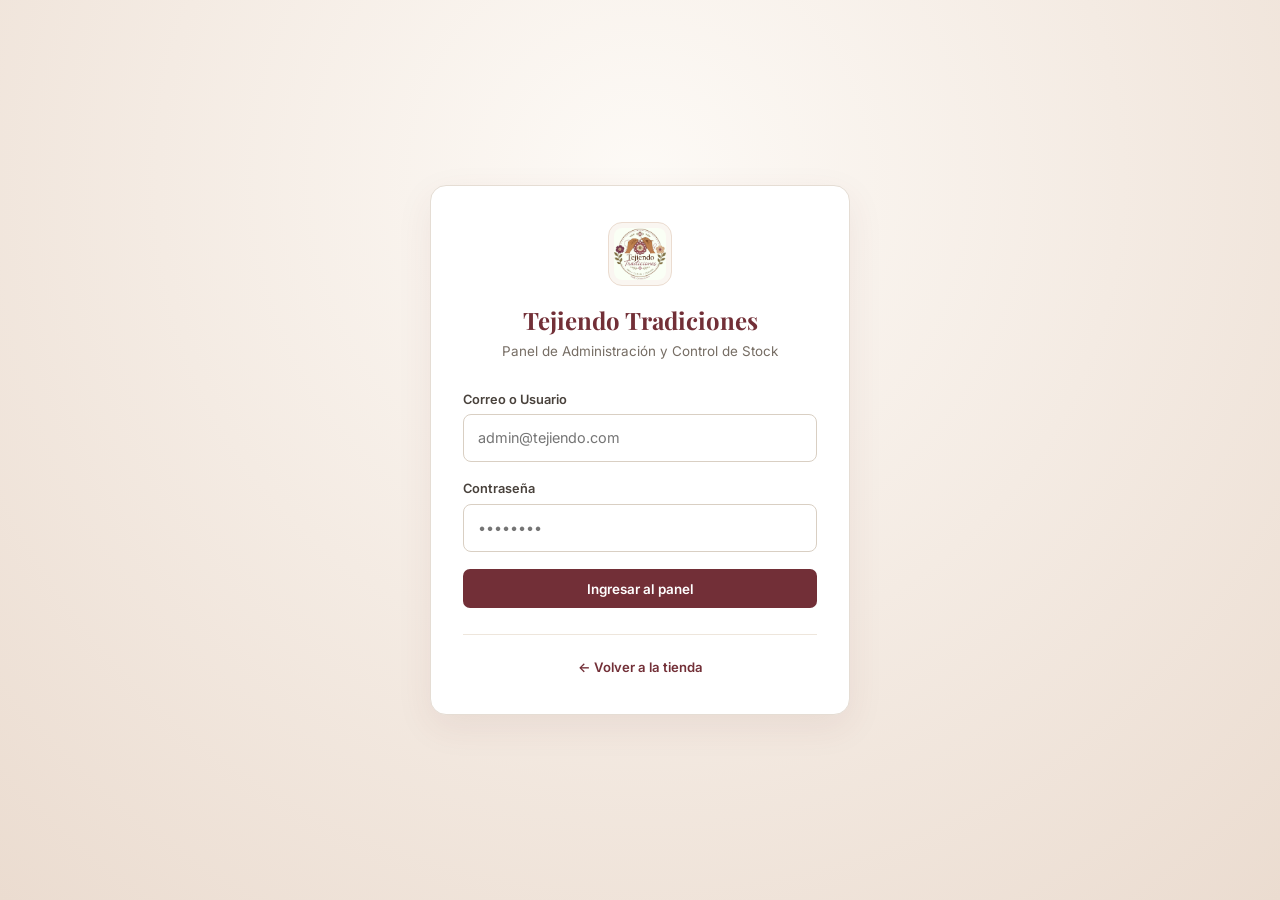
==== commit 70ed0b07: "Con pagina de admin funcionado" ====
--- a/admin.html
+++ b/admin.html
@@ -20,12 +20,6 @@
         <p>Panel de Administración y Control de Stock</p>
       </div>
 
-      <!-- Pestañas de acceso -->
-      <div class="auth-tabs">
-        <button type="button" class="auth-tab active" id="tabLoginBtn">Iniciar sesión</button>
-        <button type="button" class="auth-tab" id="tabRegisterBtn">Registrarse</button>
-      </div>
-
       <!-- Formulario Login -->
       <form id="loginForm" class="admin-login-form">
         <div id="loginError" class="admin-login-error" hidden></div>
@@ -40,28 +34,6 @@
         <button type="submit" class="admin-button full-width" id="loginSubmitBtn">Ingresar al panel</button>
       </form>
 
-      <!-- Formulario Registro -->
-      <form id="registerForm" class="admin-login-form" hidden>
-        <div id="registerMsg" class="admin-login-error" hidden></div>
-        <div class="form-group">
-          <label for="regName">Nombre completo</label>
-          <input type="text" id="regName" placeholder="Tu nombre" required autocomplete="name">
-        </div>
-        <div class="form-group">
-          <label for="regEmail">Correo electrónico</label>
-          <input type="email" id="regEmail" placeholder="nuevo.admin@tejiendo.com" required autocomplete="email">
-        </div>
-        <div class="form-group">
-          <label for="regPassword">Contraseña</label>
-          <input type="password" id="regPassword" placeholder="Mínimo 6 caracteres" minlength="6" required autocomplete="new-password">
-        </div>
-        <div class="form-group">
-          <label for="regConfirmPassword">Confirmar contraseña</label>
-          <input type="password" id="regConfirmPassword" placeholder="Repite tu contraseña" minlength="6" required autocomplete="new-password">
-        </div>
-        <button type="submit" class="admin-button full-width" id="registerSubmitBtn">Crear cuenta de admin</button>
-      </form>
-
       <div class="admin-login-footer">
         <a class="admin-link" href="index.html">← Volver a la tienda</a>
       </div>
@@ -76,81 +48,317 @@
         <span>Tejiendo Tradiciones · Admin</span>
       </div>
       <div class="admin-topbar-actions">
+        <div id="adminUserBadge"></div>
         <a class="admin-link" href="index.html">Ver tienda</a>
         <button class="admin-button secondary small" id="adminLogoutBtn" type="button">Cerrar sesión</button>
       </div>
     </header>
 
-    <section class="admin-heading">
-      <span class="admin-kicker">Panel de administración</span>
-      <h1>Control del Inventario</h1>
-      <p>Administración de productos, disponibilidad y existencias.</p>
-    </section>
-
-    <section class="admin-stats" aria-label="Resumen del inventario">
-      <div class="admin-stat"><span>Productos</span><strong id="totalProducts">0</strong></div>
-      <div class="admin-stat"><span>Disponibles</span><strong id="availableProducts">0</strong></div>
-      <div class="admin-stat"><span>Unidades en stock</span><strong id="totalStock">0</strong></div>
-      <div class="admin-stat alert"><span>Por reponer</span><strong id="lowStock">0</strong></div>
-    </section>
-
-    <section class="admin-toolbar" aria-label="Herramientas de productos">
-      <input class="admin-search" id="productSearch" type="search" placeholder="Buscar por nombre o código...">
-      <select id="categoryFilter" aria-label="Filtrar por categoría">
-        <option value="Todos">Todas las categorías</option>
-        <option>Aretes</option>
-        <option>Blusa</option>
-        <option>Cenefa</option>
-      </select>
-      <button class="admin-button" id="newProduct" type="button">＋ Nuevo producto</button>
-    </section>
-
-    <form class="admin-card admin-form" id="productForm" hidden>
-      <div class="admin-form-title">
-        <h2 id="formTitle">Nuevo producto</h2>
-        <button class="admin-button secondary" id="cancelForm" type="button">Cancelar</button>
-      </div>
-      <input id="editId" type="hidden">
-      <label>Nombre<input id="name" required></label>
-      <label>Código<input id="code" placeholder="AR-013" required></label>
-      <label>Categoría
-        <select id="category">
+    <!-- Selector de secciones del panel -->
+    <nav class="admin-nav-tabs" aria-label="Navegación del panel">
+      <button type="button" class="admin-nav-tab active" id="navTabProducts">
+        <span class="nav-tab-icon">📦</span> Inventario de Productos
+      </button>
+      <button type="button" class="admin-nav-tab" id="navTabAdmins">
+        <span class="nav-tab-icon">👥</span> Gestión de Administradores
+      </button>
+      <button type="button" class="admin-nav-tab" id="navTabShowcase">
+        <span class="nav-tab-icon">🖼️</span> Fotos de Presentación
+      </button>
+    </nav>
+
+    <!-- SECCIÓN: INVENTARIO DE PRODUCTOS -->
+    <div id="productsSection">
+      <section class="admin-heading">
+        <span class="admin-kicker">Panel de administración</span>
+        <h1 id="productsMainTitle">Control del Inventario</h1>
+        <p id="productsKickerDesc">Administración de productos, disponibilidad y existencias.</p>
+      </section>
+
+      <section class="admin-stats" aria-label="Resumen del inventario">
+        <div class="admin-stat"><span>Productos</span><strong id="totalProducts">0</strong></div>
+        <div class="admin-stat"><span>Disponibles</span><strong id="availableProducts">0</strong></div>
+        <div class="admin-stat"><span>Unidades en stock</span><strong id="totalStock">0</strong></div>
+        <div class="admin-stat alert"><span>Por reponer</span><strong id="lowStock">0</strong></div>
+      </section>
+
+      <section class="admin-toolbar" aria-label="Herramientas de productos">
+        <input class="admin-search" id="productSearch" type="search" placeholder="Buscar por nombre o código...">
+        <select id="categoryFilter" aria-label="Filtrar por categoría">
+          <option value="Todos">Todas las categorías</option>
           <option>Aretes</option>
           <option>Blusa</option>
           <option>Cenefa</option>
         </select>
-      </label>
-      <label>Precio (MXN)<input id="price" type="number" min="0" required></label>
-      <label>Stock inicial<input id="stock" type="number" min="0" required></label>
-      <div style="grid-column: 1 / -1; display: flex; flex-direction: column; gap: 0.35rem;">
-        <label for="imageFile" style="font-weight: 600; font-size: 0.78rem; color: #5f574f;">Foto del producto (Seleccionar imagen)</label>
-        <input id="imageFile" type="file" accept="image/*">
-        <input id="image" type="hidden">
-        <div id="imagePreviewContainer" style="display: none; align-items: center; gap: 0.75rem; margin-top: 0.4rem;">
-          <img id="imagePreview" src="" alt="Vista previa" style="width: 60px; height: 60px; object-fit: cover; border-radius: 8px; border: 1px solid #d8cbb9;">
-          <span style="font-size: 0.78rem; color: var(--admin-muted);">Foto actual o seleccionada</span>
-        </div>
-      </div>
-      <label class="admin-wide">Descripción<textarea id="description" rows="2" required></textarea></label>
-      <button class="admin-button" type="submit" id="saveProductBtn" style="grid-column: 1 / -1;">Guardar producto</button>
-    </form>
-
-    <section class="admin-card admin-table-wrap">
-      <table class="admin-table">
-        <thead>
-          <tr>
-            <th>Producto</th>
-            <th>Categoría</th>
-            <th>Precio</th>
-            <th>Inventario</th>
-            <th>Estado</th>
-            <th>Acciones</th>
-          </tr>
-        </thead>
-        <tbody id="productRows"></tbody>
-      </table>
-      <div class="admin-empty" id="emptyState" hidden>No hay productos que coincidan con la búsqueda.</div>
-    </section>
+        <button class="admin-button" id="newProduct" type="button">＋ Nuevo producto</button>
+      </section>
+
+      <form class="admin-card admin-form" id="productForm" hidden>
+        <div class="admin-form-title">
+          <h2 id="formTitle">Nuevo producto</h2>
+          <button class="admin-button secondary" id="cancelForm" type="button">Cancelar</button>
+        </div>
+        <input id="editId" type="hidden">
+        <label>Nombre<input id="name" required></label>
+        <label>Código<input id="code" placeholder="AR-013" required></label>
+        <label>Categoría
+          <select id="category">
+            <option>Aretes</option>
+            <option>Blusa</option>
+            <option>Cenefa</option>
+          </select>
+        </label>
+        <label>Precio (MXN)<input id="price" type="number" min="0" required></label>
+        <label>Stock inicial<input id="stock" type="number" min="0" required></label>
+        <div style="grid-column: 1 / -1; display: flex; flex-direction: column; gap: 0.35rem;">
+          <label for="imageFile" style="font-weight: 600; font-size: 0.78rem; color: #5f574f;">Foto del producto (Seleccionar imagen)</label>
+          <input id="imageFile" type="file" accept="image/*">
+          <input id="image" type="hidden">
+          <div id="imagePreviewContainer" style="display: none; align-items: center; gap: 0.75rem; margin-top: 0.4rem;">
+            <img id="imagePreview" src="" alt="Vista previa" style="width: 60px; height: 60px; object-fit: cover; border-radius: 8px; border: 1px solid #d8cbb9;">
+            <span style="font-size: 0.78rem; color: var(--admin-muted);">Foto actual o seleccionada</span>
+          </div>
+        </div>
+        <label class="admin-wide">Descripción<textarea id="description" rows="2" required></textarea></label>
+        <button class="admin-button" type="submit" id="saveProductBtn" style="grid-column: 1 / -1;">Guardar producto</button>
+      </form>
+
+      <section class="admin-card admin-table-wrap">
+        <table class="admin-table">
+          <thead>
+            <tr>
+              <th>Producto</th>
+              <th>Categoría</th>
+              <th>Precio</th>
+              <th>Inventario</th>
+              <th>Estado</th>
+              <th>Acciones</th>
+            </tr>
+          </thead>
+          <tbody id="productRows"></tbody>
+        </table>
+        <div class="admin-empty" id="emptyState" hidden>No hay productos que coincidan con la búsqueda.</div>
+      </section>
+    </div>
+
+    <!-- SECCIÓN: GESTIÓN DE ADMINISTRADORES -->
+    <div id="adminsSection" hidden>
+      <section class="admin-heading">
+        <span class="admin-kicker">Usuarios y Accesos</span>
+        <h1>Gestión de Administradores</h1>
+        <p>Control de cuentas de acceso, roles y contraseñas de administradores.</p>
+      </section>
+
+      <section class="admin-stats" aria-label="Resumen de administradores">
+        <div class="admin-stat"><span>Total administradores</span><strong id="totalAdmins">0</strong></div>
+        <div class="admin-stat"><span>Cuentas activas</span><strong id="activeAdmins">0</strong></div>
+        <div class="admin-stat"><span>Administradores</span><strong id="roleAdmins">0</strong></div>
+        <div class="admin-stat"><span>Vendedores</span><strong id="roleSellers">0</strong></div>
+      </section>
+
+      <!-- Alerta informativa de Supabase SQL si fuera requerida -->
+      <div id="adminSqlNotice" class="admin-sql-banner" hidden>
+        <strong>⚠️ Nota de configuración de Supabase:</strong>
+        <p>Para habilitar la edición y eliminación de administradores, recuerda ejecutar la sección 6 de <code>supabase_schema.sql</code> en el <strong>SQL Editor</strong> de Supabase.</p>
+      </div>
+
+      <section class="admin-toolbar" aria-label="Herramientas de administradores">
+        <input class="admin-search" id="adminSearch" type="search" placeholder="Buscar por nombre o correo...">
+        <select id="adminRoleFilter" aria-label="Filtrar por rol">
+          <option value="Todos">Todos los roles</option>
+          <option value="admin">Administrador</option>
+          <option value="vendedor">Vendedor</option>
+        </select>
+        <button class="admin-button" id="newAdminBtn" type="button">＋ Nuevo Administrador</button>
+      </section>
+
+      <!-- Formulario para Crear / Editar Administrador -->
+      <form class="admin-card admin-form" id="adminUserForm" hidden>
+        <div class="admin-form-title">
+          <h2 id="adminFormTitle">Nuevo Administrador</h2>
+          <button class="admin-button secondary" id="cancelAdminForm" type="button">Cancelar</button>
+        </div>
+        <input id="adminUserId" type="hidden">
+        
+        <label>Nombre completo
+          <input id="adminUserName" type="text" placeholder="Ej. Ana Pérez" required autocomplete="name">
+        </label>
+        
+        <label>Correo electrónico
+          <input id="adminUserEmail" type="email" placeholder="admin@tejiendo.com" required autocomplete="email">
+        </label>
+        
+        <label>Rol
+          <select id="adminUserRole">
+            <option value="admin">Administrador (Acceso Total)</option>
+            <option value="vendedor">Vendedor (Gestor de Inventario)</option>
+          </select>
+          <small style="display:block; font-size: 0.72rem; color: var(--admin-muted); margin-top: 3px;">
+            El vendedor sólo gestiona inventario (no ve administradores ni fotos de tienda, ni puede eliminar productos).
+          </small>
+        </label>
+
+        <label>Estado de la cuenta
+          <select id="adminUserActive">
+            <option value="true">Activo (Puede iniciar sesión)</option>
+            <option value="false">Inactivo (Acceso bloqueado)</option>
+          </select>
+        </label>
+
+        <label>Contraseña
+          <input id="adminUserPassword" type="password" placeholder="Mínimo 6 caracteres" autocomplete="new-password">
+          <small id="adminPassHint" style="display:block; font-size: 0.72rem; color: var(--admin-muted); margin-top: 3px;">
+            Al crear es requerida. Al editar, déjala vacía para no cambiarla.
+          </small>
+        </label>
+
+        <label>Confirmar contraseña
+          <input id="adminUserConfirmPassword" type="password" placeholder="Repite la contraseña" autocomplete="new-password">
+        </label>
+
+        <div id="adminFormMsg" class="admin-login-error admin-wide" style="grid-column: 1 / -1;" hidden></div>
+
+        <button class="admin-button" type="submit" id="saveAdminBtn" style="grid-column: 1 / -1;">Guardar Administrador</button>
+      </form>
+
+      <!-- Tabla de Administradores -->
+      <section class="admin-card admin-table-wrap">
+        <table class="admin-table">
+          <thead>
+            <tr>
+              <th>Administrador</th>
+              <th>Correo</th>
+              <th>Rol</th>
+              <th>Estado</th>
+              <th>Fecha de Registro</th>
+              <th>Acciones</th>
+            </tr>
+          </thead>
+          <tbody id="adminUserRows"></tbody>
+        </table>
+        <div class="admin-empty" id="adminUserEmptyState" hidden>No hay cuentas que coincidan con la búsqueda.</div>
+      </section>
+    </div>
+
+    <!-- SECCIÓN: FOTOS DE PRESENTACIÓN (SHOWCASE) -->
+    <div id="showcaseSection" hidden>
+      <section class="admin-heading">
+        <span class="admin-kicker">Personalización Visual</span>
+        <h1>Fotos de Presentación</h1>
+        <p>Elige las 3 fotos destacadas y la etiqueta que aparecen en la tarjeta de bienvenida de la tienda.</p>
+      </section>
+
+      <div class="showcase-editor-layout">
+        <!-- Tarjeta de Vista Previa en Vivo -->
+        <div class="admin-card showcase-preview-card">
+          <div class="showcase-preview-title">
+            <h3>👁 Vista previa en la tienda</h3>
+            <span class="showcase-preview-badge">En tiempo real</span>
+          </div>
+          <div class="img-deco showcase-preview-deco">
+            <div class="img-deco-grid">
+              <img id="adminPreviewImg1" src="images/articulo/articulo5.png" alt="Foto 1">
+              <img id="adminPreviewImg2" src="images/articulo/articulo13.png" alt="Foto 2">
+              <img id="adminPreviewImg3" src="images/articulo/articulo18.png" alt="Foto 3">
+            </div>
+            <span id="adminPreviewLabel">Tejido Artesanal</span>
+          </div>
+          <p style="font-size:0.8rem; color:var(--admin-muted); text-align:center; margin-top:1.25rem;">
+            Así es exactamente como se mostrará la tarjeta en la página principal de la tienda.
+          </p>
+        </div>
+
+        <!-- Formulario de Configuración de las 3 Fotos -->
+        <form class="admin-card showcase-form" id="showcaseForm">
+          <h2 style="color:var(--vino); font-size:1.35rem; margin-bottom:0.4rem;">Configurar Prendas Destacadas</h2>
+          <p style="font-size:0.84rem; color:var(--admin-muted); margin-bottom:1.25rem;">
+            Puedes elegir un producto existente de tu inventario o subir una foto nueva desde tu computadora.
+          </p>
+
+          <div id="showcaseAlert" class="admin-login-error" hidden style="margin-bottom:1.2rem;"></div>
+
+          <!-- Control Foto 1 -->
+          <div class="showcase-photo-control">
+            <div class="showcase-photo-header">
+              <strong>Foto 1 (Izquierda)</strong>
+              <div class="showcase-thumb-mini">
+                <img id="thumbMini1" src="images/articulo/articulo5.png" alt="Mini 1">
+              </div>
+            </div>
+            <div class="showcase-inputs-row">
+              <label>
+                Elegir de producto existente:
+                <select id="selectProduct1" class="showcase-select-prod">
+                  <option value="">-- Seleccionar producto --</option>
+                </select>
+              </label>
+              <label>
+                O subir foto nueva:
+                <input type="file" id="fileUpload1" accept="image/*">
+              </label>
+            </div>
+            <input type="hidden" id="valImg1" value="images/articulo/articulo5.png">
+          </div>
+
+          <!-- Control Foto 2 -->
+          <div class="showcase-photo-control">
+            <div class="showcase-photo-header">
+              <strong>Foto 2 (Centro)</strong>
+              <div class="showcase-thumb-mini">
+                <img id="thumbMini2" src="images/articulo/articulo13.png" alt="Mini 2">
+              </div>
+            </div>
+            <div class="showcase-inputs-row">
+              <label>
+                Elegir de producto existente:
+                <select id="selectProduct2" class="showcase-select-prod">
+                  <option value="">-- Seleccionar producto --</option>
+                </select>
+              </label>
+              <label>
+                O subir foto nueva:
+                <input type="file" id="fileUpload2" accept="image/*">
+              </label>
+            </div>
+            <input type="hidden" id="valImg2" value="images/articulo/articulo13.png">
+          </div>
+
+          <!-- Control Foto 3 -->
+          <div class="showcase-photo-control">
+            <div class="showcase-photo-header">
+              <strong>Foto 3 (Derecha)</strong>
+              <div class="showcase-thumb-mini">
+                <img id="thumbMini3" src="images/articulo/articulo18.png" alt="Mini 3">
+              </div>
+            </div>
+            <div class="showcase-inputs-row">
+              <label>
+                Elegir de producto existente:
+                <select id="selectProduct3" class="showcase-select-prod">
+                  <option value="">-- Seleccionar producto --</option>
+                </select>
+              </label>
+              <label>
+                O subir foto nueva:
+                <input type="file" id="fileUpload3" accept="image/*">
+              </label>
+            </div>
+            <input type="hidden" id="valImg3" value="images/articulo/articulo18.png">
+          </div>
+
+          <!-- Texto de la Etiqueta -->
+          <div class="form-group" style="margin-top:0.75rem;">
+            <label for="inputShowcaseLabel" style="font-weight:600; font-size:0.84rem; color:var(--admin-ink);">Texto de la Etiqueta</label>
+            <input type="text" id="inputShowcaseLabel" value="Tejido Artesanal" placeholder="Ej. Tejido Artesanal, Nueva Colección, etc." required style="width:100%; border:1px solid #d9cfc3; border-radius:7px; padding:0.7rem; font-size:0.9rem; margin-top:0.35rem;">
+          </div>
+
+          <div style="margin-top:1.5rem; display:flex; gap:0.75rem; flex-wrap:wrap;">
+            <button type="submit" class="admin-button" id="btnSaveShowcase" style="flex:1; min-width:200px;">Guardar cambios en la tienda</button>
+            <button type="button" class="admin-button secondary" id="btnResetShowcase">Restablecer por defecto</button>
+          </div>
+        </form>
+      </div>
+    </div>
   </main>
 
   <!-- Supabase SDK y Cliente -->
--- a/styles.css
+++ b/styles.css
@@ -107,34 +107,30 @@
       display: flex;
       flex-wrap: wrap;
       justify-content: center;
-      gap: 1.5rem 2rem;
-      margin: 2rem 0 2rem;
-      font-size: 1.1rem;
-      font-weight: 400;
-      color: #2C2C2C;
-      background: rgba(255,255,240,0.6);
-      padding: 1.2rem 1.5rem;
-      border-radius: 60px;
-      backdrop-filter: blur(3px);
+      align-items: center;
+      gap: 0.85rem 1.25rem;
+      margin: 2.25rem auto 2rem;
+      max-width: 1080px;
     }
     .hero .frases span {
-      border-right: 1px solid var(--vino);
-      padding-right: 2rem;
-    }
-    .hero .frases span:last-child { border-right: none; }
-
-    @media (min-width: 641px) and (max-width: 1100px) {
-      .hero .frases {
-        flex-wrap: nowrap;
-        gap: 0.75rem;
-        padding: 1rem;
-        font-size: 0.9rem;
-      }
-      .hero .frases span {
-        flex: 1 1 0;
-        padding-right: 0.75rem;
-        text-align: center;
-      }
+      background: rgba(255, 255, 255, 0.85);
+      border: 1px solid rgba(114, 47, 55, 0.14);
+      border-radius: 40px;
+      padding: 0.65rem 1.4rem;
+      font-size: 0.95rem;
+      font-weight: 500;
+      color: #3b352f;
+      box-shadow: 0 4px 14px rgba(114, 47, 55, 0.05);
+      backdrop-filter: blur(6px);
+      transition: all 0.25s ease;
+      display: inline-block;
+    }
+    .hero .frases span:hover {
+      transform: translateY(-2px);
+      background: #ffffff;
+      border-color: rgba(114, 47, 55, 0.3);
+      box-shadow: 0 8px 20px rgba(114, 47, 55, 0.1);
+      color: var(--vino);
     }
 
     /* navbar sticky */
@@ -274,68 +270,129 @@
       font-weight: 600;
     }
 
-    /* presentación */
+    /* presentación: tarjeta artesanal flotante con todas las esquinas redondeadas */
     .presentacion {
       display: flex;
       flex-wrap: wrap;
       align-items: center;
-      gap: 2.5rem;
-      padding: 3rem 0;
-      background: var(--beige);
-      border-radius: 40px 40px 0 0;
-      margin-top: -1rem;
+      gap: 3.5rem;
+      padding: 3.25rem 3.5rem;
+      background: linear-gradient(135deg, #fdfbf7 0%, #f7efe4 50%, #f0e3d2 100%);
+      border: 1px solid rgba(114, 47, 55, 0.12);
+      border-radius: 32px;
+      margin: 3.25rem auto 3.75rem;
+      box-shadow: 0 16px 45px rgba(114, 47, 55, 0.07), 0 2px 8px rgba(0, 0, 0, 0.02);
+      position: relative;
+      overflow: hidden;
+    }
+    .presentacion::before {
+      content: "";
+      position: absolute;
+      top: -80px;
+      right: -80px;
+      width: 240px;
+      height: 240px;
+      background: radial-gradient(circle, rgba(114, 47, 55, 0.06) 0%, transparent 70%);
+      border-radius: 50%;
+      pointer-events: none;
     }
     .presentacion .texto {
       flex: 2;
       min-width: 280px;
+      position: relative;
+      z-index: 1;
+    }
+    .presentacion-kicker {
+      display: inline-block;
+      font-size: 0.76rem;
+      font-weight: 700;
+      letter-spacing: 0.14em;
+      text-transform: uppercase;
+      color: var(--oliva);
+      margin-bottom: 0.6rem;
+      background: rgba(85, 107, 47, 0.09);
+      padding: 0.3rem 0.9rem;
+      border-radius: 20px;
+      border: 1px solid rgba(85, 107, 47, 0.22);
     }
     .presentacion .texto h2 {
       color: var(--vino);
-      font-size: 2rem;
-      margin-bottom: 0.75rem;
+      font-size: 2.35rem;
+      margin-bottom: 1rem;
+      line-height: 1.2;
+      letter-spacing: -0.5px;
     }
     .presentacion .texto p {
       font-size: 1.05rem;
-      color: #2C2C2C;
-      max-width: 700px;
+      color: #3e3833;
+      line-height: 1.75;
+      max-width: 680px;
+      margin-bottom: 1.5rem;
+    }
+    .presentacion-badges {
+      display: flex;
+      flex-wrap: wrap;
+      gap: 0.6rem;
+      align-items: center;
+    }
+    .p-badge {
+      display: inline-flex;
+      align-items: center;
+      gap: 0.35rem;
+      background: rgba(255, 255, 255, 0.9);
+      border: 1px solid #e7dcce;
+      color: #4f473e;
+      font-size: 0.82rem;
+      font-weight: 600;
+      padding: 0.4rem 0.9rem;
+      border-radius: 20px;
+      box-shadow: 0 2px 6px rgba(0, 0, 0, 0.03);
     }
     .presentacion .img-deco {
       flex: 1;
-      min-width: 160px;
-      background: linear-gradient(135deg, #ead7bf, #f4e6d3);
-      border-radius: 60px 20px 60px 20px;
-      padding: 1.25rem;
+      min-width: 220px;
+      max-width: 320px;
+      background: rgba(255, 255, 255, 0.72);
+      border: 1px solid rgba(114, 47, 55, 0.14);
+      border-radius: 24px;
+      padding: 1.4rem;
       text-align: center;
-      box-shadow: 0 8px 20px rgba(0,0,0,0.04);
-      background-image: radial-gradient(circle at 20% 30%, rgba(255,255,255,0.4) 1px, transparent 1px),
-                        radial-gradient(circle at 80% 70%, rgba(114,47,55,0.08) 2px, transparent 2px);
-      background-size: 30px 30px;
+      box-shadow: 0 12px 30px rgba(114, 47, 55, 0.08);
+      backdrop-filter: blur(8px);
+      position: relative;
+      z-index: 1;
     }
     .img-deco-grid {
       display: grid;
       grid-template-columns: repeat(3, minmax(0, 1fr));
-      gap: 0.8rem;
-      margin-bottom: 0.8rem;
+      gap: 0.75rem;
+      margin-bottom: 0.9rem;
     }
     .img-deco-grid img {
       width: 100%;
       aspect-ratio: 1/1;
       object-fit: cover;
-      border-radius: 18px;
-      border: 3px solid rgba(255,255,255,0.8);
-      box-shadow: 0 8px 18px rgba(0,0,0,0.08);
+      border-radius: 14px;
+      border: 2px solid rgba(255, 255, 255, 0.9);
+      box-shadow: 0 6px 14px rgba(0, 0, 0, 0.08);
+      transition: transform 0.25s ease, box-shadow 0.25s ease;
+    }
+    .img-deco-grid img:hover {
+      transform: translateY(-3px) scale(1.05);
+      box-shadow: 0 8px 18px rgba(114, 47, 55, 0.18);
     }
     .img-deco span {
       display: block;
-      font-size: 0.82rem;
-      letter-spacing: 0.06em;
+      font-size: 0.8rem;
+      letter-spacing: 0.08em;
       text-transform: uppercase;
-      color: #5a4a38;
-      font-weight: 600;
-      background: rgba(255,255,255,0.5);
-      padding: 0.5rem 0.8rem;
+      color: var(--vino);
+      font-weight: 700;
+      background: rgba(255, 255, 255, 0.85);
+      padding: 0.45rem 0.85rem;
       border-radius: 50px;
-      box-shadow: 0 4px 8px rgba(0,0,0,0.02);
+      border: 1px solid rgba(114, 47, 55, 0.1);
+      box-shadow: 0 2px 6px rgba(0, 0, 0, 0.03);
     }
 
     /* filtros sticky */
@@ -517,36 +574,171 @@
       padding: 0.25rem 0;
       margin-top: 0.15rem;
     }
-    @media (max-width: 980px) {
-      .grid-productos { grid-template-columns: repeat(3, minmax(0, 1fr)); }
+    /* ==========================================================
+       DISEÑO RESPONSIVO (Móvil, Tablet y Pantallas Estrechas)
+       ========================================================== */
+
+    /* 1. Laptops y Tablets Grandes (≤ 1120px) */
+    @media (max-width: 1120px) {
+      .grid-productos {
+        grid-template-columns: repeat(3, minmax(0, 1fr));
+        gap: 0.9rem;
+      }
+      .hero h1 {
+        font-size: clamp(2.2rem, 4vw, 2.85rem);
+      }
+    }
+
+    /* 2. Tablets y Pantallas Medianas (≤ 860px) - Corrige vista tablet y ventana reducida */
+    @media (max-width: 860px) {
       .navbar .container {
+        display: flex;
+        flex-wrap: wrap;
+        align-items: center;
+        justify-content: space-between;
+        gap: 0.65rem;
+      }
+      .navbar .logo {
+        order: 1;
+        font-size: 1.25rem;
+        white-space: nowrap;
+      }
+      .navbar .icons {
+        order: 2;
+        margin-left: auto;
+        display: flex;
+        align-items: center;
+        gap: 0.6rem;
+      }
+      .navbar .search-bar {
+        order: 3;
+        width: 100%;
+        flex-basis: 100%;
+        margin-top: 0.25rem;
+      }
+      .search-suggestions {
+        right: 0;
+        width: 100%;
+      }
+
+      /* Hero y frases centradas */
+      .hero {
+        padding: 3rem 1rem 3.5rem;
+      }
+      .hero h1 {
+        font-size: clamp(1.9rem, 4.2vw, 2.5rem);
+      }
+      .hero .sub {
+        font-size: 1.15rem;
+      }
+      .hero .frases {
+        flex-direction: column;
+        align-items: center;
+        gap: 0.65rem;
+        padding: 1.1rem 1.4rem;
+        border-radius: 20px;
+        font-size: 0.95rem;
+        max-width: 580px;
+        margin: 1.5rem auto;
+      }
+      .hero .frases span {
+        border-right: none;
+        border-bottom: 1px dashed rgba(114, 47, 55, 0.25);
+        padding: 0 0 0.6rem 0;
+        text-align: center;
+        width: 100%;
+        display: block;
+      }
+      .hero .frases span:last-child {
+        border-bottom: none;
+        padding-bottom: 0;
+      }
+
+      /* Sección Presentación en columna con esquinas redondeadas */
+      .presentacion {
+        flex-direction: column;
+        text-align: center;
+        gap: 2rem;
+        padding: 2.5rem 1.75rem;
+        border-radius: 28px;
+        margin: 2.25rem auto 2.75rem;
+      }
+      .presentacion .texto {
+        width: 100%;
+        min-width: 0;
+      }
+      .presentacion .texto h2 {
+        font-size: 1.85rem;
+      }
+      .presentacion .texto p {
+        max-width: 100%;
+        font-size: 1rem;
+        line-height: 1.65;
+        margin-bottom: 1.25rem;
+      }
+      .presentacion-badges {
         justify-content: center;
       }
-      .navbar .logo {
+      .presentacion .img-deco {
         width: 100%;
-        justify-content: center;
-      }
-      .navbar .search-bar {
+        max-width: 340px;
+        margin: 0 auto;
+      }
+
+      /* Filtros ordenados y scrolleables horizontalmente */
+      .filtros-sticky {
+        position: static;
+        padding: 0.85rem 0;
+        margin-bottom: 1.25rem;
+      }
+      .filtros-container {
+        flex-direction: column;
+        align-items: stretch;
+        gap: 0.75rem;
         width: 100%;
-        order: 3;
-      }
-      .hero h1 { font-size: 2.5rem; }
-      .filtros-sticky {
-        top: 85px;
-      }
-      .presentacion {
-        padding: 2rem 1rem;
-      }
-    }
+      }
+      .filtros-botones {
+        display: flex;
+        flex-wrap: nowrap;
+        overflow-x: auto;
+        gap: 0.5rem;
+        padding: 0.2rem 0.2rem 0.5rem;
+        -webkit-overflow-scrolling: touch;
+        scrollbar-width: none;
+        width: 100%;
+      }
+      .filtros-botones::-webkit-scrollbar {
+        display: none;
+      }
+      .filtros-botones button {
+        flex-shrink: 0;
+        white-space: nowrap;
+        padding: 0.45rem 1.15rem;
+        font-size: 0.85rem;
+      }
+      .filtros-select {
+        width: 100%;
+      }
+      .filtro-limpiar {
+        width: 100%;
+        text-align: center;
+      }
+
+      /* Cuadrícula de 2 columnas en pantallas medianas para evitar que se apachurren */
+      .grid-productos {
+        grid-template-columns: repeat(2, minmax(0, 1fr));
+        gap: 0.85rem;
+        margin: 1.25rem 0 3.5rem;
+      }
+    }
+
+    /* 3. Móviles (≤ 640px) */
     @media (max-width: 640px) {
       .container {
-        padding: 0 0.9rem;
-      }
-      .navbar .container {
-        gap: 0.75rem;
+        padding: 0 0.85rem;
       }
       .navbar .logo {
-        font-size: 1.05rem;
+        font-size: 1.1rem;
       }
       .navbar .logo img {
         width: 32px;
@@ -557,15 +749,28 @@
       }
       .navbar input {
         padding: 0.5rem 0.8rem;
+        font-size: 0.88rem;
       }
       .navbar .search-btn {
-        padding: 0.5rem 0.8rem;
+        padding: 0.5rem 0.85rem;
       }
       .hero {
-        padding: 2.5rem 0.75rem 3rem;
+        padding: 2.25rem 0.75rem 2.8rem;
       }
       .hero h1 {
-        font-size: 2rem;
+        font-size: 1.85rem;
+      }
+      .hero .sub {
+        font-size: 1rem;
+      }
+      .presentacion {
+        padding: 2rem 1.25rem;
+        border-radius: 24px;
+        margin: 1.75rem auto 2.25rem;
+        gap: 1.6rem;
+      }
+      .presentacion .texto h2 {
+        font-size: 1.65rem;
       }
       .grid-productos {
         grid-template-columns: repeat(2, minmax(0, 1fr));
@@ -573,93 +778,83 @@
         margin-top: 1rem;
       }
       .grid-productos .card {
-        padding: 0.5rem 0.5rem 0.7rem;
+        padding: 0.55rem 0.55rem 0.75rem;
+        border-radius: 12px;
       }
       .grid-productos .card .nombre {
-        font-size: 0.78rem;
+        font-size: 0.82rem;
       }
       .grid-productos .card .codigo-precio {
-        font-size: 1rem;
+        font-size: 0.88rem;
       }
       .grid-productos .card .artesana,
       .grid-productos .card .desc,
       .grid-productos .card .medidas {
         display: none;
       }
-      .hero .sub {
-        font-size: 1.05rem;
-      }
-      .hero .frases {
-        border-radius: 20px;
-        gap: 0.6rem;
-        padding: 0.9rem 1rem;
-        font-size: 0.95rem;
-      }
-      .hero .frases span {
-        border-right: none;
-        border-bottom: 1px solid var(--vino);
-        padding-right: 0;
-        padding-bottom: 0.5rem;
+      .grid-productos .card .btn-agregar,
+      .grid-productos .card .btn-ver-detalle {
         width: 100%;
-      }
-      .hero .frases span:last-child {
-        border-bottom: none;
-        padding-bottom: 0;
-      }
-      .presentacion {
-        flex-direction: column;
-        text-align: center;
-      }
-      .presentacion .texto h2 {
-        font-size: 1.6rem;
-      }
-      .filtros-sticky {
-        position: static;
-        padding: 0.8rem 0;
-      }
-      .filtros-container {
-        width: 100%;
-      }
-      .filtros-botones {
-        width: 100%;
-      }
-      .filtros-botones button {
-        flex: 1 1 calc(50% - 0.5rem);
-        min-width: 0;
-      }
-      .filtros-select {
-        width: 100%;
-      }
-      .grid-productos {
-        grid-template-columns: repeat(2, minmax(0, 1fr));
-      }
-      .card .btn-agregar,
-      .card .btn-ver-detalle {
-        width: 100%;
+        font-size: 0.76rem;
+        padding: 0.42rem 0;
       }
       .cart-sidebar {
         width: 100vw;
+        max-width: 100vw;
         right: -100vw;
+        padding: 1.5rem 1rem;
       }
       .modal-content {
-        padding: 1rem;
+        width: 94%;
+        padding: 1.25rem;
+        border-radius: 16px;
+        max-height: 88vh;
+        overflow-y: auto;
       }
       .modal-header {
         flex-direction: column;
-        gap: 1rem;
+        align-items: center;
+        text-align: center;
+        gap: 0.85rem;
       }
       .modal-img {
-        width: 100%;
-        max-width: 190px;
-        height: 190px;
+        width: 130px;
+        height: 130px;
         margin: 0 auto;
       }
       .modal-botones {
         flex-direction: column;
       }
+      .modal-botones button {
+        width: 100%;
+      }
       footer .container {
         flex-direction: column;
-        align-items: flex-start;
+        align-items: center;
+        text-align: center;
+        gap: 0.75rem;
+      }
+    }
+
+    /* 4. Teléfonos Pequeños (≤ 380px) */
+    @media (max-width: 380px) {
+      .grid-productos {
+        grid-template-columns: 1fr;
+        gap: 0.85rem;
+      }
+      .grid-productos .card {
+        padding: 0.85rem;
+      }
+      .grid-productos .card .nombre {
+        font-size: 0.95rem;
+      }
+      .grid-productos .card .codigo-precio {
+        font-size: 1rem;
+      }
+      .grid-productos .card .btn-agregar,
+      .grid-productos .card .btn-ver-detalle {
+        padding: 0.55rem 0;
+        font-size: 0.82rem;
       }
     }
     .card {
--- a/admin.css
+++ b/admin.css
@@ -205,6 +205,43 @@
   gap: 0.9rem;
 }
 
+.admin-user-pill {
+  display: inline-flex;
+  align-items: center;
+  gap: 0.5rem;
+  background: #ffffff;
+  border: 1px solid var(--admin-line);
+  padding: 0.32rem 0.75rem;
+  border-radius: 999px;
+  font-size: 0.82rem;
+  font-weight: 600;
+  color: var(--admin-ink);
+  box-shadow: 0 1px 3px rgba(0, 0, 0, 0.04);
+}
+
+.admin-user-pill .pill-role {
+  display: inline-flex;
+  align-items: center;
+  gap: 0.25rem;
+  font-size: 0.72rem;
+  padding: 0.15rem 0.55rem;
+  border-radius: 999px;
+  font-weight: 700;
+  letter-spacing: 0.2px;
+}
+
+.admin-user-pill .pill-role.admin {
+  background: #fcf1d8;
+  color: #87540d;
+  border: 1px solid #fae1a8;
+}
+
+.admin-user-pill .pill-role.vendedor {
+  background: #e6f4ea;
+  color: #1b6339;
+  border: 1px solid #bce2c7;
+}
+
 .admin-link {
   color: var(--vino);
   text-decoration: none;
@@ -214,6 +251,265 @@
 
 .admin-link:hover {
   text-decoration: underline;
+}
+
+/* Selector de secciones del panel */
+.admin-nav-tabs {
+  display: inline-flex;
+  gap: 0.5rem;
+  background: #ede6dc;
+  padding: 5px;
+  border-radius: 12px;
+  border: 1px solid var(--admin-line);
+  margin-bottom: 0.5rem;
+  max-width: 100%;
+}
+
+.admin-nav-tab {
+  display: flex;
+  align-items: center;
+  gap: 0.5rem;
+  border: 0;
+  background: transparent;
+  color: var(--admin-muted);
+  font: 600 0.86rem 'Inter', sans-serif;
+  padding: 0.65rem 1.1rem;
+  border-radius: 9px;
+  cursor: pointer;
+  transition: all 0.2s ease;
+  white-space: nowrap;
+}
+
+.admin-nav-tab:hover {
+  color: var(--admin-ink);
+}
+
+.admin-nav-tab.active {
+  background: #ffffff;
+  color: var(--vino);
+  box-shadow: 0 2px 10px rgba(114, 47, 55, 0.1);
+}
+
+.nav-tab-icon {
+  font-size: 1rem;
+}
+
+/* Estilos de gestión de administradores */
+.admin-user-cell {
+  display: flex;
+  align-items: center;
+  gap: 0.75rem;
+}
+
+.admin-avatar {
+  width: 38px;
+  height: 38px;
+  border-radius: 50%;
+  background: linear-gradient(135deg, #722f37, #994d57);
+  color: #ffffff;
+  display: flex;
+  align-items: center;
+  justify-content: center;
+  font-weight: 700;
+  font-size: 0.88rem;
+  text-transform: uppercase;
+  letter-spacing: 0.05em;
+  flex-shrink: 0;
+  box-shadow: 0 2px 6px rgba(114, 47, 55, 0.2);
+}
+
+.admin-user-name {
+  font-weight: 600;
+  color: var(--admin-ink);
+}
+
+.admin-user-badge-me {
+  font-size: 0.65rem;
+  background: #ede6dc;
+  color: var(--vino);
+  padding: 2px 6px;
+  border-radius: 10px;
+  margin-left: 0.35rem;
+  font-weight: 700;
+}
+
+.admin-badge-role {
+  display: inline-flex;
+  align-items: center;
+  gap: 0.3rem;
+  padding: 0.25rem 0.65rem;
+  border-radius: 12px;
+  font-size: 0.72rem;
+  font-weight: 600;
+}
+
+.badge-role-admin {
+  background: #fdf0f2;
+  color: #8c2535;
+  border: 1px solid #f3ccd3;
+}
+
+.badge-role-vendedor {
+  background: #f0f7ff;
+  color: #205c99;
+  border: 1px solid #cfe0f5;
+}
+
+.admin-status.inactive {
+  background: #f2ede7;
+  color: #887d72;
+}
+
+.admin-sql-banner {
+  background: #fff9e6;
+  border: 1px solid #f0dc9c;
+  border-radius: 10px;
+  padding: 1rem 1.25rem;
+  margin-bottom: 1.25rem;
+  color: #7d5f0e;
+  font-size: 0.84rem;
+  line-height: 1.5;
+}
+
+.admin-sql-banner strong {
+  display: block;
+  font-size: 0.9rem;
+  margin-bottom: 0.25rem;
+  color: #634a06;
+}
+
+.admin-sql-banner code {
+  background: #fdf3d0;
+  padding: 2px 5px;
+  border-radius: 4px;
+  font-family: monospace;
+}
+
+/* Editor de Fotos de Presentación (Showcase) */
+.showcase-editor-layout {
+  display: grid;
+  grid-template-columns: 340px 1fr;
+  gap: 1.5rem;
+  align-items: start;
+}
+
+.showcase-preview-card {
+  padding: 1.5rem;
+  display: flex;
+  flex-direction: column;
+  align-items: center;
+  position: sticky;
+  top: 1.5rem;
+}
+
+.showcase-preview-title {
+  width: 100%;
+  display: flex;
+  justify-content: space-between;
+  align-items: center;
+  margin-bottom: 1.25rem;
+  padding-bottom: 0.75rem;
+  border-bottom: 1px solid var(--admin-line);
+}
+
+.showcase-preview-title h3 {
+  font-size: 0.92rem;
+  color: var(--vino);
+  font-family: 'Inter', sans-serif;
+  font-weight: 700;
+}
+
+.showcase-preview-badge {
+  font-size: 0.68rem;
+  background: #eef7e6;
+  color: #3b6b23;
+  padding: 2px 8px;
+  border-radius: 12px;
+  font-weight: 600;
+}
+
+.showcase-preview-deco {
+  width: 100%;
+  max-width: 290px;
+  margin: 0 auto;
+}
+
+.showcase-form {
+  padding: 1.75rem;
+}
+
+.showcase-photo-control {
+  background: #faf7f2;
+  border: 1px solid #e7ddce;
+  border-radius: 12px;
+  padding: 1.1rem;
+  margin-bottom: 1rem;
+}
+
+.showcase-photo-header {
+  display: flex;
+  justify-content: space-between;
+  align-items: center;
+  margin-bottom: 0.75rem;
+}
+
+.showcase-photo-header strong {
+  font-size: 0.88rem;
+  color: var(--admin-ink);
+}
+
+.showcase-thumb-mini {
+  width: 44px;
+  height: 44px;
+  border-radius: 8px;
+  overflow: hidden;
+  border: 1.5px solid #d9cfc3;
+  background: #fff;
+  flex-shrink: 0;
+}
+
+.showcase-thumb-mini img {
+  width: 100%;
+  height: 100%;
+  object-fit: cover;
+}
+
+.showcase-inputs-row {
+  display: grid;
+  grid-template-columns: 1fr 1fr;
+  gap: 0.75rem;
+}
+
+.showcase-inputs-row label {
+  display: flex;
+  flex-direction: column;
+  gap: 0.35rem;
+  font-size: 0.76rem;
+  font-weight: 600;
+  color: #5f574f;
+}
+
+.showcase-inputs-row select,
+.showcase-inputs-row input[type="file"] {
+  border: 1px solid #d9cfc3;
+  border-radius: 7px;
+  background: #fff;
+  padding: 0.55rem 0.65rem;
+  font-size: 0.82rem;
+  font-family: inherit;
+  width: 100%;
+}
+
+@media (max-width: 900px) {
+  .showcase-editor-layout {
+    grid-template-columns: 1fr;
+  }
+  .showcase-preview-card {
+    position: static;
+  }
+  .showcase-inputs-row {
+    grid-template-columns: 1fr;
+  }
 }
 
 .admin-heading {
@@ -505,11 +801,30 @@
   }
 }
 
+@media (max-width: 640px) {
+  .admin-topbar {
+    flex-direction: column;
+    align-items: stretch;
+    gap: 0.75rem;
+  }
+
+  .admin-topbar-actions {
+    flex-wrap: wrap;
+    justify-content: space-between;
+  }
+}
+
 @media (max-width: 520px) {
   .admin-shell {
     padding: 0.9rem;
   }
 
+  .admin-nav-tabs {
+    width: 100%;
+    overflow-x: auto;
+    white-space: nowrap;
+  }
+
   .admin-topbar {
     align-items: flex-start;
   }
@@ -529,4 +844,10 @@
   .admin-wide {
     grid-column: auto;
   }
+}
+
+@media (max-width: 440px) {
+  .admin-stats {
+    grid-template-columns: 1fr;
+  }
 }
